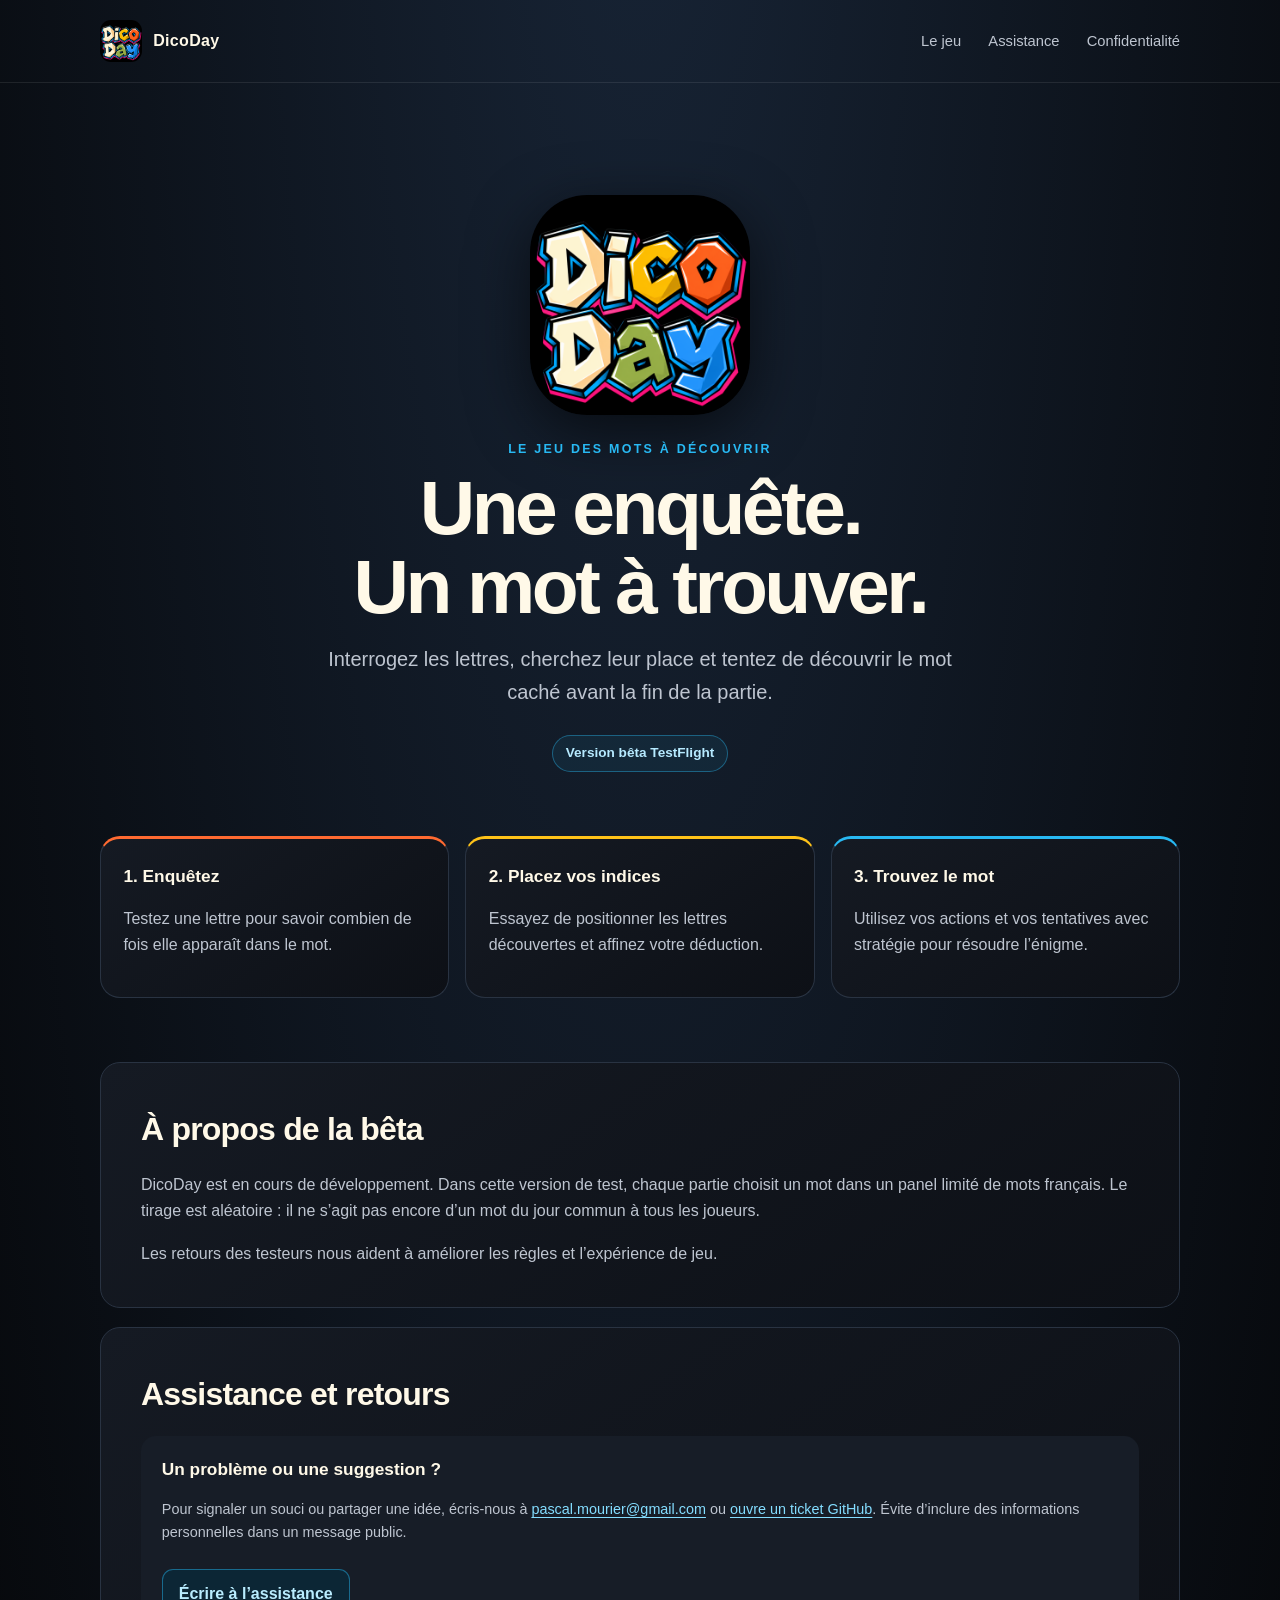
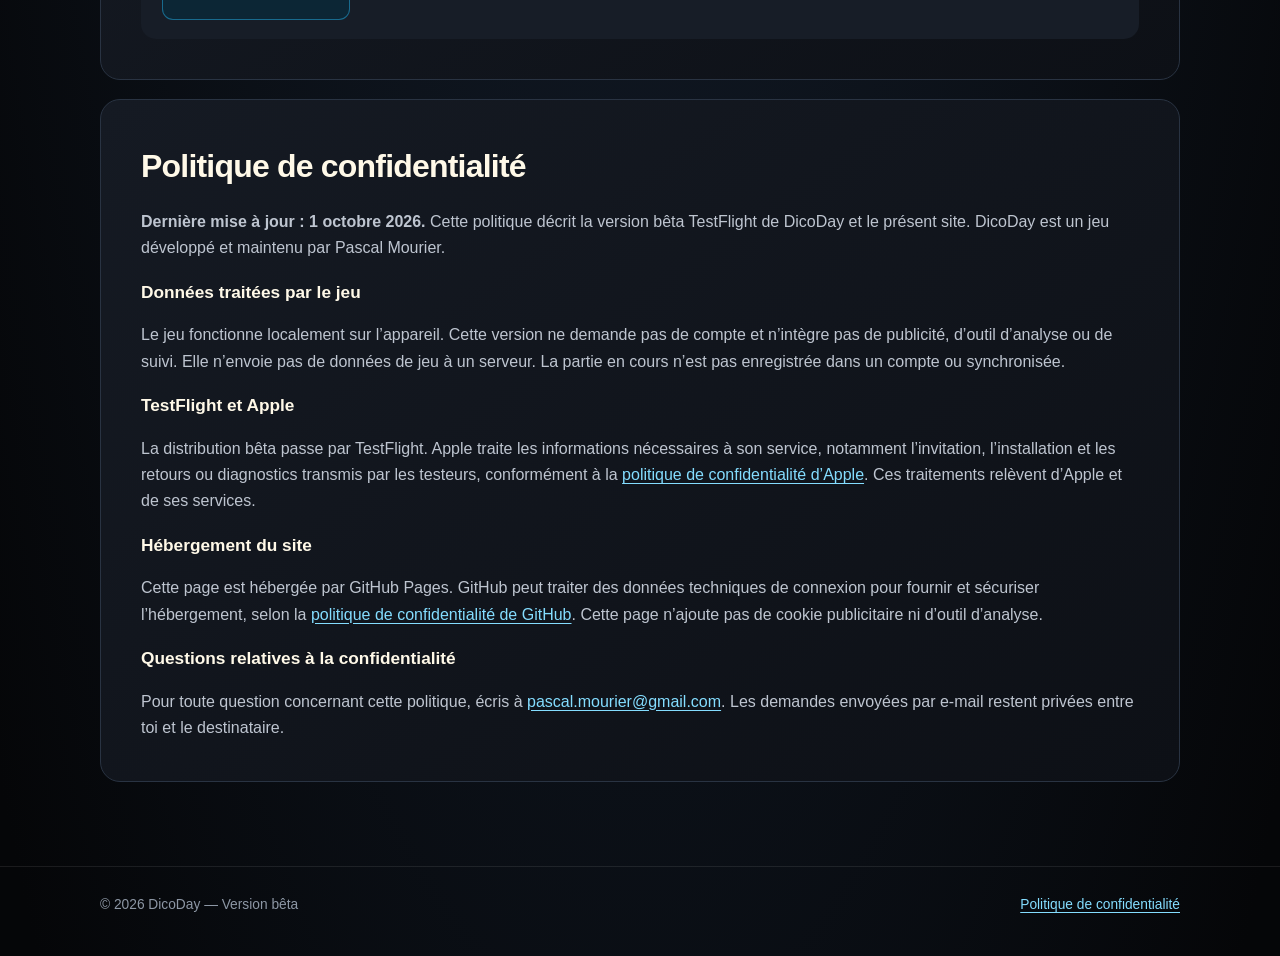
==== dicoday/index.html @ 365ccf7c "Publish DicoDay support and privacy page" ====
<!doctype html>
<html lang="fr">
<head>
  <meta charset="utf-8">
  <meta name="viewport" content="width=device-width, initial-scale=1">
  <meta name="theme-color" content="#050608">
  <meta name="description" content="DicoDay est un jeu d'enquête autour des mots français. Découvrez le projet, l'assistance et sa politique de confidentialité.">
  <title>DicoDay — Enquête autour d’un mot</title>
  <link rel="icon" type="image/png" href="assets/dicoday-icon.png">
  <style>
    :root {
      color-scheme: dark;
      --bg: #050608;
      --panel: #11151d;
      --panel-2: #171d27;
      --ink: #fff9e8;
      --muted: #bec5d0;
      --line: #293342;
      --blue: #28b9f3;
      --pink: #ff2484;
      --orange: #ff6a31;
      --gold: #ffc319;
      --green: #8ab351;
      --max: 1080px;
    }
    * { box-sizing: border-box; }
    html { scroll-behavior: smooth; }
    body {
      margin: 0;
      background: radial-gradient(ellipse at 50% -18%, #182537 0, var(--bg) 55rem);
      color: var(--ink);
      font-family: -apple-system, BlinkMacSystemFont, "Segoe UI", sans-serif;
      line-height: 1.65;
    }
    a { color: #84ddff; text-underline-offset: .2em; }
    a:hover { color: #fff; }
    .wrap { width: min(var(--max), calc(100% - 2rem)); margin: 0 auto; }
    header { padding: 1.25rem 0; border-bottom: 1px solid #ffffff16; }
    .nav { display: flex; align-items: center; justify-content: space-between; gap: 1rem; }
    .brand { display: inline-flex; align-items: center; gap: .7rem; color: var(--ink); text-decoration: none; font-weight: 800; letter-spacing: .02em; }
    .brand img { width: 42px; height: 42px; border-radius: 11px; }
    .nav-links { display: flex; gap: clamp(.8rem, 3vw, 1.7rem); flex-wrap: wrap; }
    .nav-links a { color: var(--muted); font-size: .92rem; text-decoration: none; }
    .nav-links a:hover { color: var(--ink); }
    .hero { padding: clamp(3.5rem, 9vw, 7rem) 0 4rem; text-align: center; }
    .hero-icon { display: block; width: min(220px, 48vw); height: auto; margin: 0 auto 1.5rem; border-radius: 26%; box-shadow: 0 16px 60px #0009; }
    .eyebrow { color: var(--blue); text-transform: uppercase; letter-spacing: .18em; font-size: .78rem; font-weight: 800; }
    h1 { margin: .5rem 0 1rem; font-size: clamp(2.2rem, 7vw, 4.8rem); line-height: 1.04; letter-spacing: -.045em; }
    .hero p { max-width: 660px; margin: 0 auto; color: var(--muted); font-size: clamp(1.05rem, 2.4vw, 1.25rem); }
    .beta { display: inline-flex; margin-top: 1.6rem; padding: .4rem .8rem; border: 1px solid #28b9f366; border-radius: 99px; color: #b6eaff; background: #28b9f314; font-size: .85rem; font-weight: 700; }
    main { padding-bottom: 4rem; }
    .grid { display: grid; grid-template-columns: repeat(3, 1fr); gap: 1rem; margin: 0 auto 4rem; }
    .card, .section { border: 1px solid var(--line); border-radius: 20px; background: linear-gradient(145deg, #151a23, #0d1016); }
    .card { padding: 1.4rem; }
    .card:nth-child(1) { border-top: 3px solid var(--orange); }
    .card:nth-child(2) { border-top: 3px solid var(--gold); }
    .card:nth-child(3) { border-top: 3px solid var(--blue); }
    h2 { margin: 0 0 .9rem; font-size: clamp(1.45rem, 3vw, 2rem); letter-spacing: -.025em; }
    h3 { margin: 0 0 .45rem; font-size: 1.08rem; }
    .card p, .section p, .section li { color: var(--muted); }
    .section { padding: clamp(1.3rem, 4vw, 2.5rem); margin: 1.2rem 0; scroll-margin-top: 1rem; }
    .section p:last-child { margin-bottom: 0; }
    .section ul { padding-left: 1.2rem; }
    .contact-box { display: flex; align-items: center; justify-content: space-between; gap: 1.5rem; flex-wrap: wrap; padding: 1.2rem 1.3rem; border-radius: 15px; background: var(--panel-2); }
    .button { display: inline-flex; align-items: center; justify-content: center; padding: .7rem 1rem; border-radius: 11px; background: #0c2635; border: 1px solid #28b9f377; color: #b9edff; font-weight: 750; text-decoration: none; white-space: nowrap; }
    .button:hover { background: #12364a; }
    .small { font-size: .9rem; }
    footer { padding: 1.7rem 0 2.5rem; border-top: 1px solid #ffffff16; color: #8d97a5; font-size: .86rem; }
    footer .wrap { display: flex; justify-content: space-between; gap: 1rem; flex-wrap: wrap; }
    @media (max-width: 760px) { .grid { grid-template-columns: 1fr; } }
    @media (max-width: 520px) { .nav { align-items: flex-start; flex-direction: column; } .nav-links { gap: .9rem; } .contact-box { align-items: flex-start; flex-direction: column; } }
    @media (prefers-reduced-motion: reduce) { html { scroll-behavior: auto; } }
  </style>
</head>
<body>
  <header>
    <div class="wrap nav">
      <a class="brand" href="#accueil"><img src="assets/dicoday-icon.png" alt=""><span>DicoDay</span></a>
      <nav class="nav-links" aria-label="Navigation principale">
        <a href="#jeu">Le jeu</a>
        <a href="#assistance">Assistance</a>
        <a href="#confidentialite">Confidentialité</a>
      </nav>
    </div>
  </header>

  <main class="wrap" id="accueil">
    <section class="hero" aria-labelledby="titre">
      <img class="hero-icon" src="assets/dicoday-icon.png" alt="Logo DicoDay, les mots DICO et DAY empilés sur fond noir">
      <div class="eyebrow">Le jeu des mots à découvrir</div>
      <h1 id="titre">Une enquête.<br>Un mot à trouver.</h1>
      <p>Interrogez les lettres, cherchez leur place et tentez de découvrir le mot caché avant la fin de la partie.</p>
      <span class="beta">Version bêta TestFlight</span>
    </section>

    <section class="grid" id="jeu" aria-label="Comment jouer">
      <article class="card">
        <h3>1. Enquêtez</h3>
        <p>Testez une lettre pour savoir combien de fois elle apparaît dans le mot.</p>
      </article>
      <article class="card">
        <h3>2. Placez vos indices</h3>
        <p>Essayez de positionner les lettres découvertes et affinez votre déduction.</p>
      </article>
      <article class="card">
        <h3>3. Trouvez le mot</h3>
        <p>Utilisez vos actions et vos tentatives avec stratégie pour résoudre l’énigme.</p>
      </article>
    </section>

    <section class="section" aria-labelledby="beta-title">
      <h2 id="beta-title">À propos de la bêta</h2>
      <p>DicoDay est en cours de développement. Dans cette version de test, chaque partie choisit un mot dans un panel limité de mots français. Le tirage est aléatoire : il ne s’agit pas encore d’un mot du jour commun à tous les joueurs.</p>
      <p>Les retours des testeurs nous aident à améliorer les règles et l’expérience de jeu.</p>
    </section>

    <section class="section" id="assistance" aria-labelledby="support-title">
      <h2 id="support-title">Assistance et retours</h2>
      <div class="contact-box">
        <div>
          <h3>Un problème ou une suggestion ?</h3>
          <p class="small">Pour signaler un souci ou partager une idée, écris-nous à <a href="mailto:pascal.mourier@gmail.com?subject=DicoDay%20-%20assistance">pascal.mourier@gmail.com</a> ou <a href="https://github.com/pascalmourier/dicoday/issues">ouvre un ticket GitHub</a>. Évite d’inclure des informations personnelles dans un message public.</p>
        </div>
        <a class="button" href="mailto:pascal.mourier@gmail.com?subject=DicoDay%20-%20assistance">Écrire à l’assistance</a>
      </div>
    </section>

    <section class="section" id="confidentialite" aria-labelledby="privacy-title">
      <h2 id="privacy-title">Politique de confidentialité</h2>
      <p><strong>Dernière mise à jour : 1 octobre 2026.</strong> Cette politique décrit la version bêta TestFlight de DicoDay et le présent site. DicoDay est un jeu développé et maintenu par Pascal Mourier.</p>
      <h3>Données traitées par le jeu</h3>
      <p>Le jeu fonctionne localement sur l’appareil. Cette version ne demande pas de compte et n’intègre pas de publicité, d’outil d’analyse ou de suivi. Elle n’envoie pas de données de jeu à un serveur. La partie en cours n’est pas enregistrée dans un compte ou synchronisée.</p>
      <h3>TestFlight et Apple</h3>
      <p>La distribution bêta passe par TestFlight. Apple traite les informations nécessaires à son service, notamment l’invitation, l’installation et les retours ou diagnostics transmis par les testeurs, conformément à la <a href="https://www.apple.com/legal/privacy/">politique de confidentialité d’Apple</a>. Ces traitements relèvent d’Apple et de ses services.</p>
      <h3>Hébergement du site</h3>
      <p>Cette page est hébergée par GitHub Pages. GitHub peut traiter des données techniques de connexion pour fournir et sécuriser l’hébergement, selon la <a href="https://docs.github.com/en/site-policy/privacy-policies/github-privacy-statement">politique de confidentialité de GitHub</a>. Cette page n’ajoute pas de cookie publicitaire ni d’outil d’analyse.</p>
      <h3>Questions relatives à la confidentialité</h3>
      <p>Pour toute question concernant cette politique, écris à <a href="mailto:pascal.mourier@gmail.com?subject=DicoDay%20-%20confidentialit%C3%A9">pascal.mourier@gmail.com</a>. Les demandes envoyées par e-mail restent privées entre toi et le destinataire.</p>
    </section>
  </main>

  <footer>
    <div class="wrap">
      <span>© 2026 DicoDay — Version bêta</span>
      <a href="#confidentialite">Politique de confidentialité</a>
    </div>
  </footer>
</body>
</html>
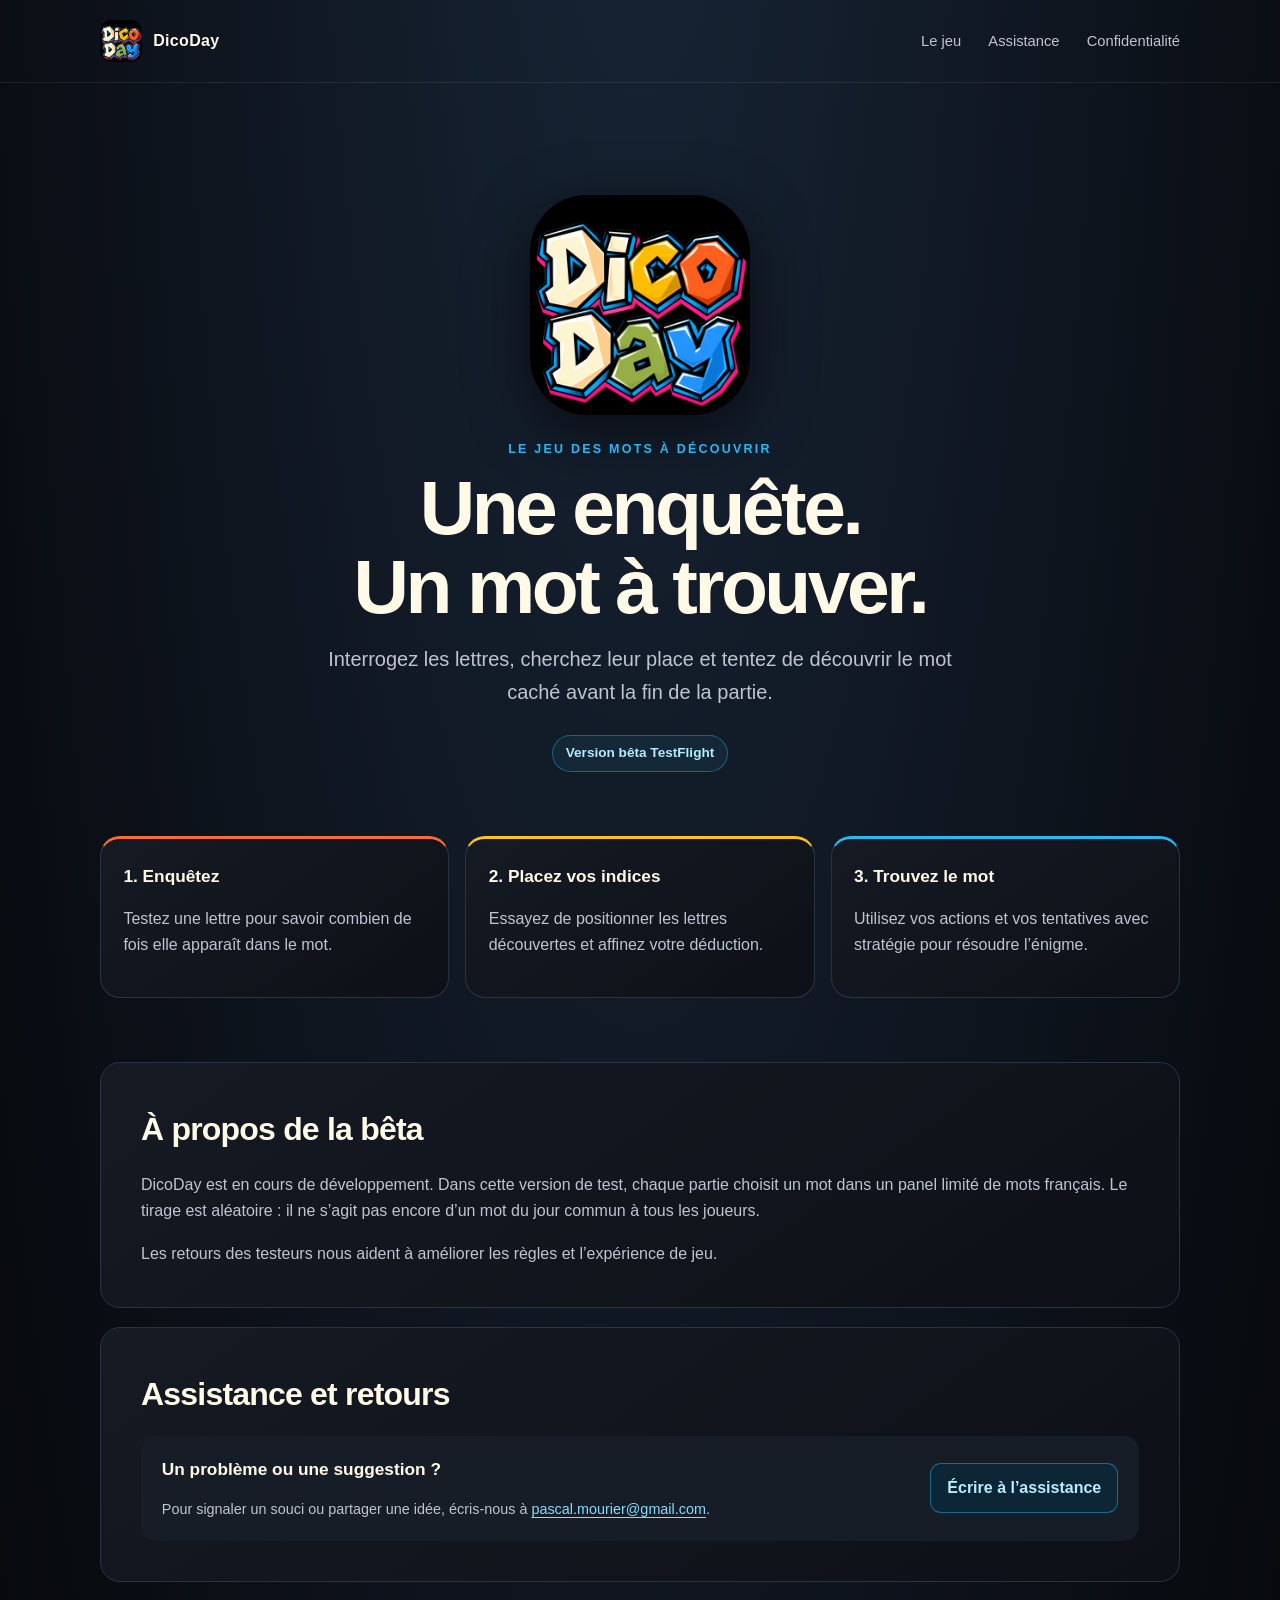
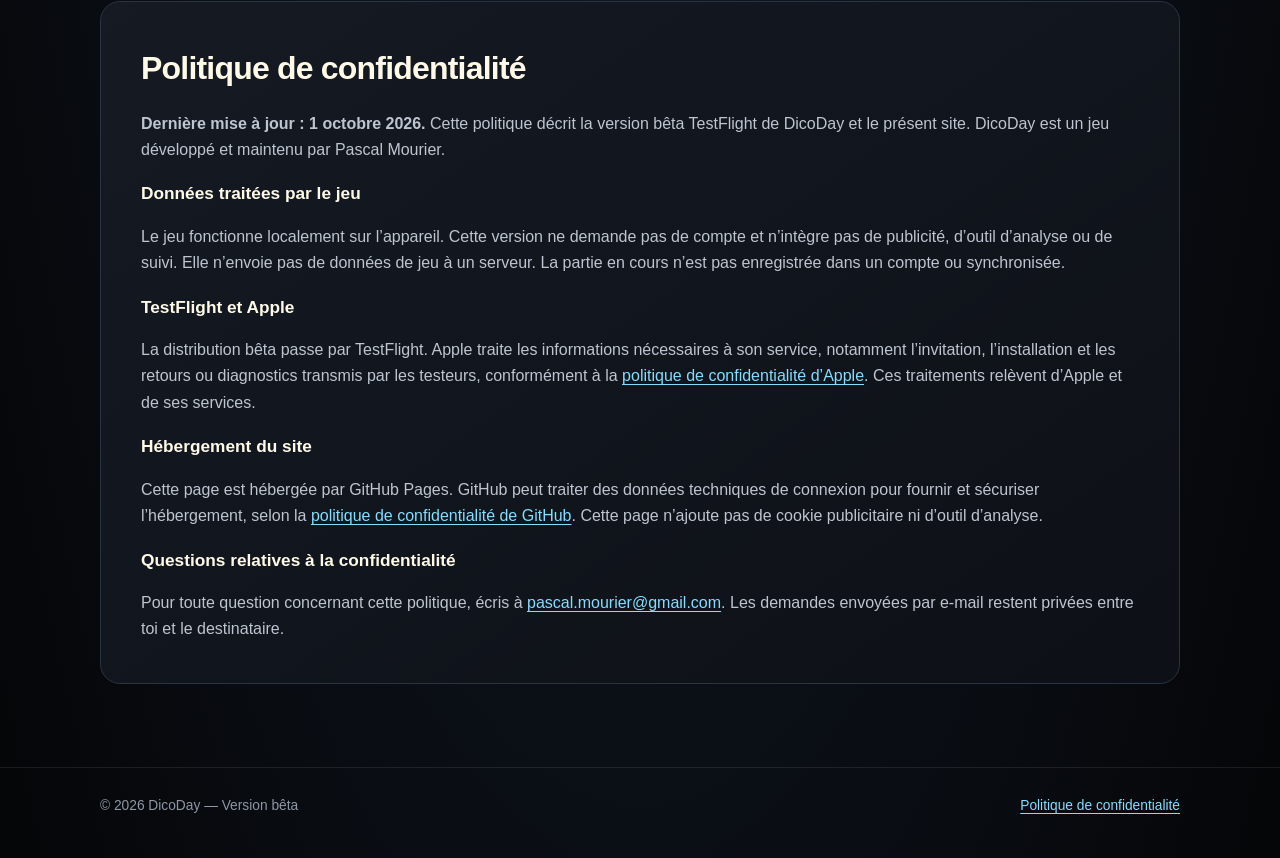
==== commit 0980fb8f: "Remove GitHub issue support option" ====
--- a/dicoday/index.html
+++ b/dicoday/index.html
@@ -119,7 +119,7 @@
       <div class="contact-box">
         <div>
           <h3>Un problème ou une suggestion ?</h3>
-          <p class="small">Pour signaler un souci ou partager une idée, écris-nous à <a href="mailto:pascal.mourier@gmail.com?subject=DicoDay%20-%20assistance">pascal.mourier@gmail.com</a> ou <a href="https://github.com/pascalmourier/dicoday/issues">ouvre un ticket GitHub</a>. Évite d’inclure des informations personnelles dans un message public.</p>
+          <p class="small">Pour signaler un souci ou partager une idée, écris-nous à <a href="mailto:pascal.mourier@gmail.com?subject=DicoDay%20-%20assistance">pascal.mourier@gmail.com</a>.</p>
         </div>
         <a class="button" href="mailto:pascal.mourier@gmail.com?subject=DicoDay%20-%20assistance">Écrire à l’assistance</a>
       </div>
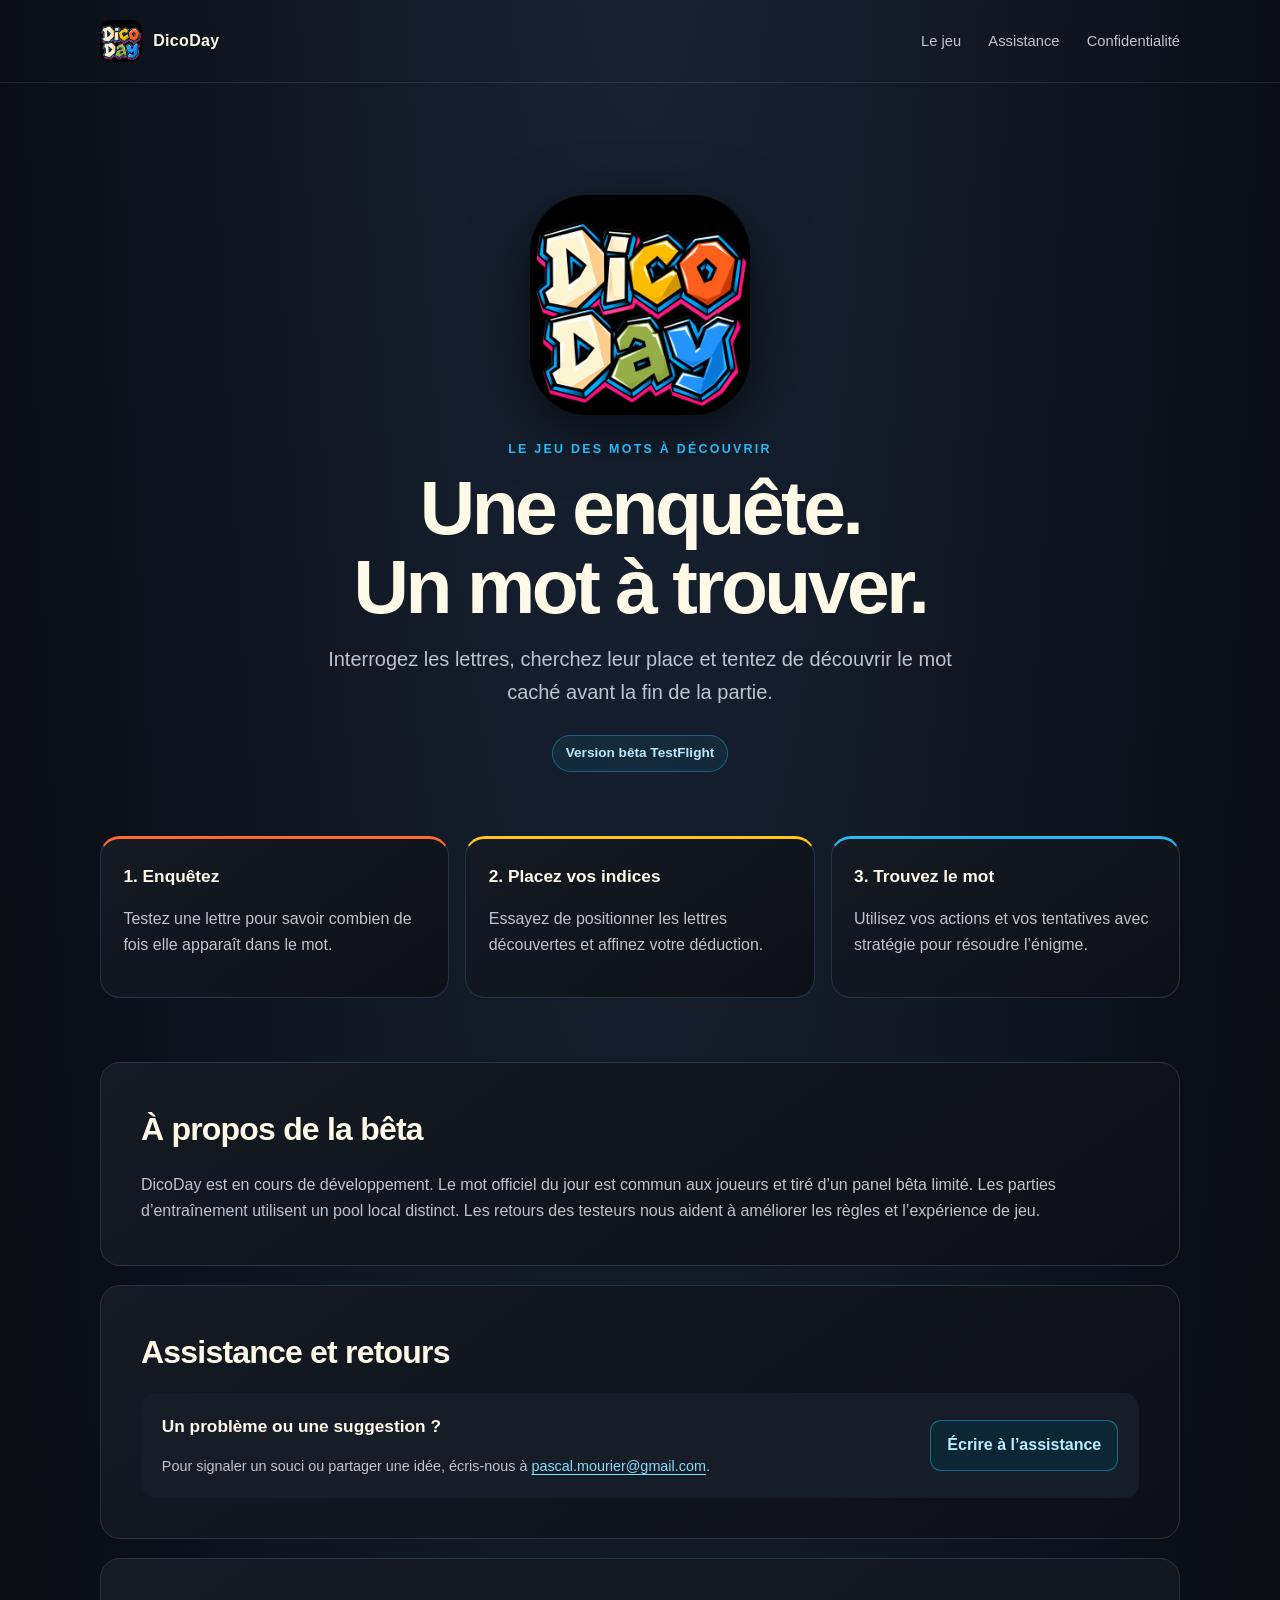
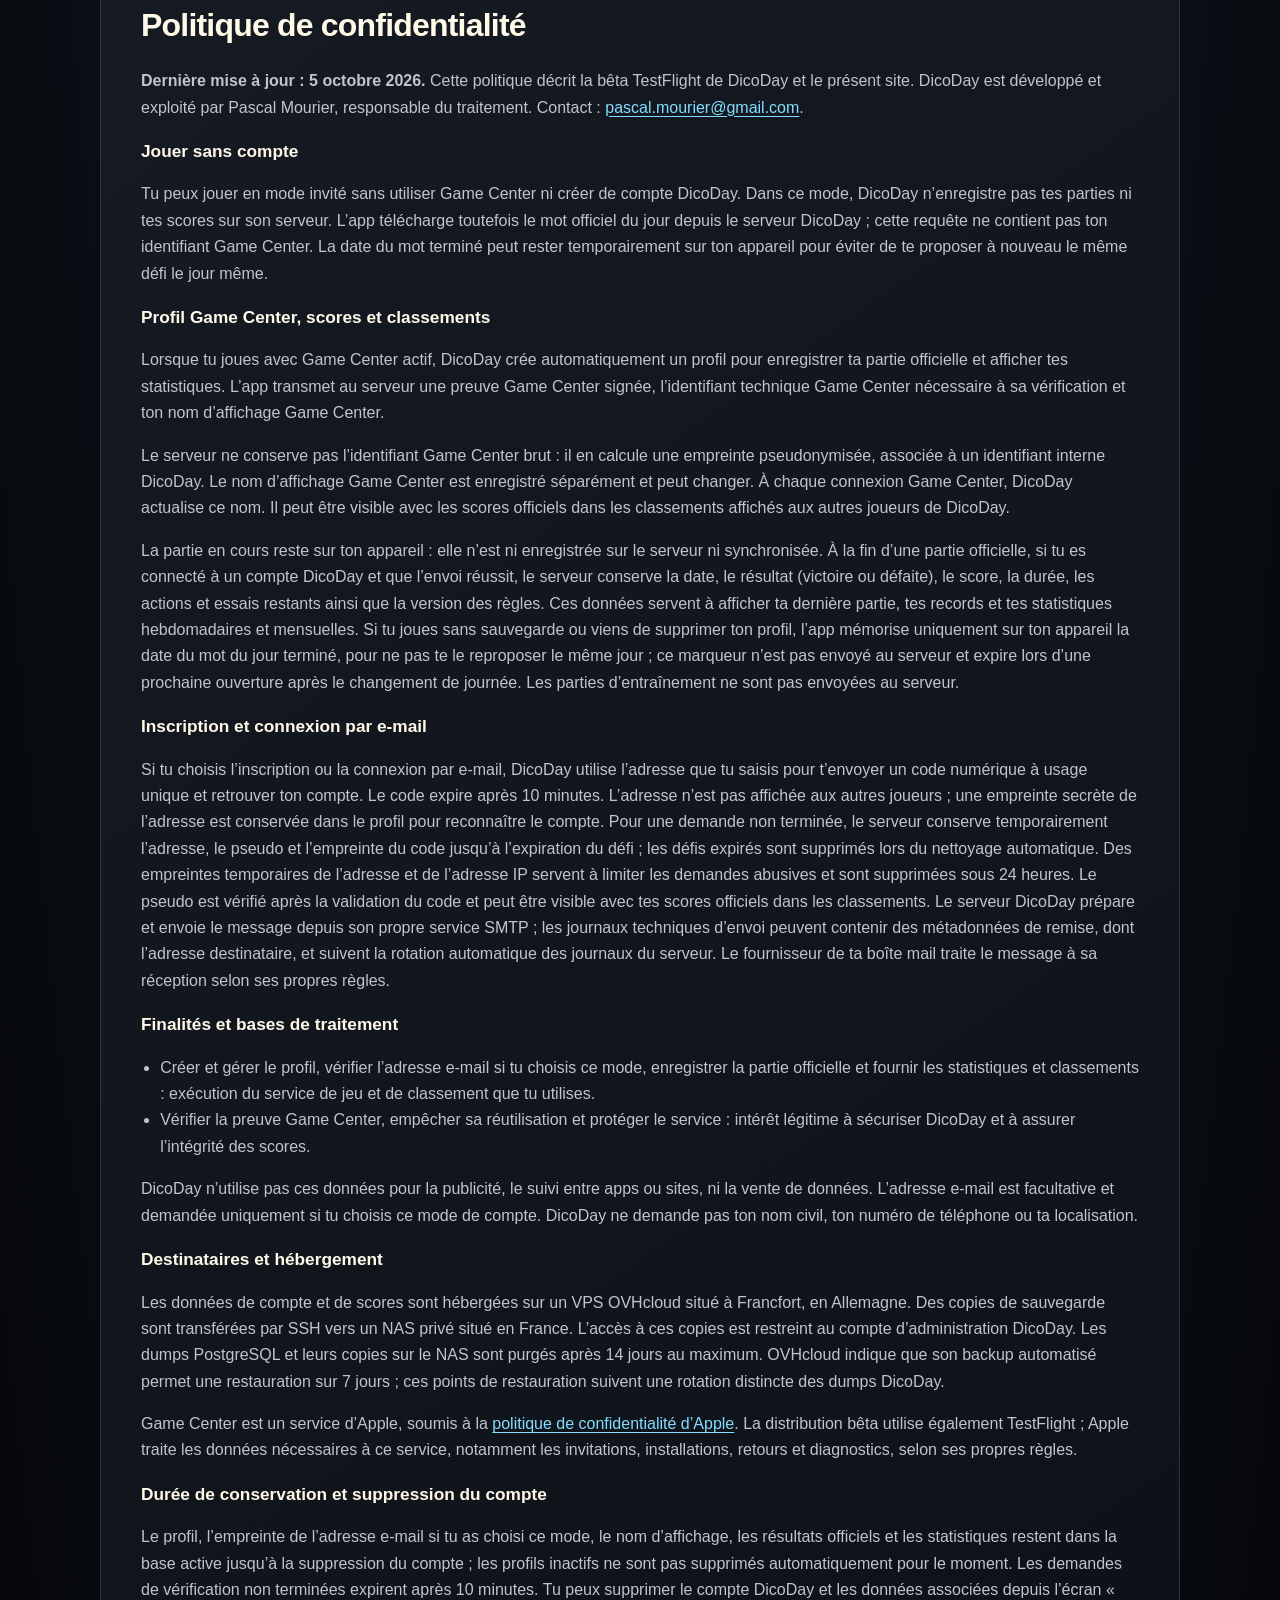
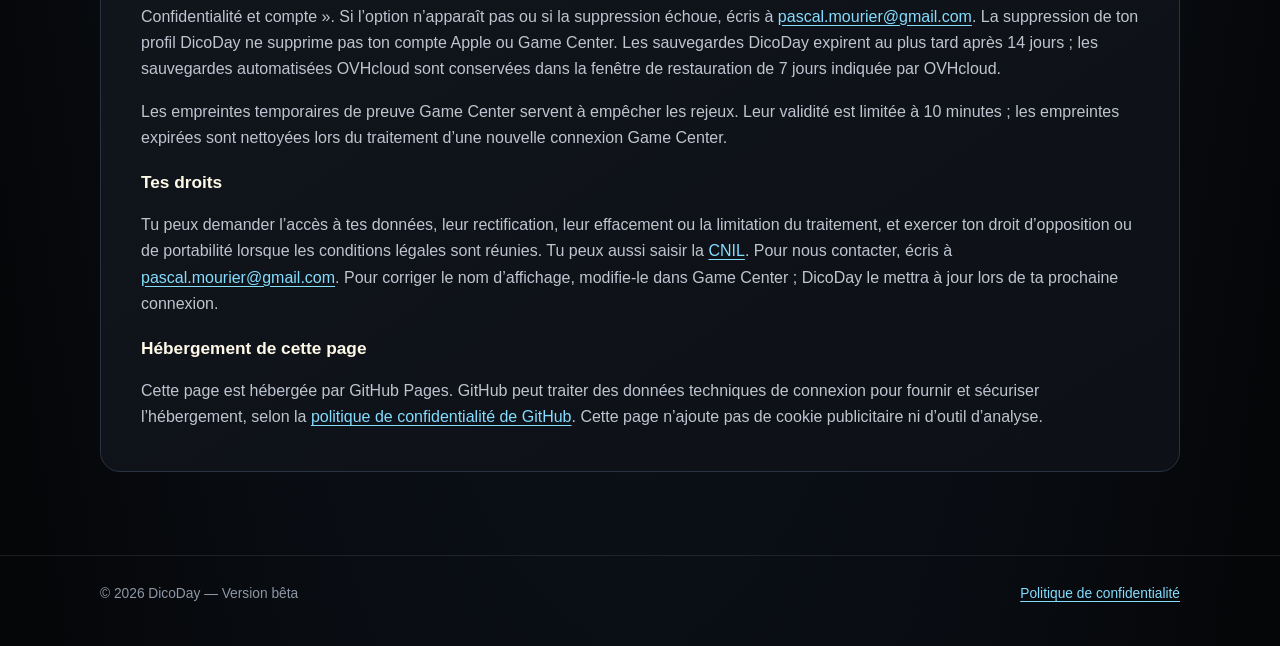
==== commit 19f2a624: "docs: update DicoDay privacy policy" ====
--- a/dicoday/index.html
+++ b/dicoday/index.html
@@ -110,8 +110,7 @@
 
     <section class="section" aria-labelledby="beta-title">
       <h2 id="beta-title">À propos de la bêta</h2>
-      <p>DicoDay est en cours de développement. Dans cette version de test, chaque partie choisit un mot dans un panel limité de mots français. Le tirage est aléatoire : il ne s’agit pas encore d’un mot du jour commun à tous les joueurs.</p>
-      <p>Les retours des testeurs nous aident à améliorer les règles et l’expérience de jeu.</p>
+      <p>DicoDay est en cours de développement. Le mot officiel du jour est commun aux joueurs et tiré d’un panel bêta limité. Les parties d’entraînement utilisent un pool local distinct. Les retours des testeurs nous aident à améliorer les règles et l’expérience de jeu.</p>
     </section>
 
     <section class="section" id="assistance" aria-labelledby="support-title">
@@ -127,15 +126,38 @@
 
     <section class="section" id="confidentialite" aria-labelledby="privacy-title">
       <h2 id="privacy-title">Politique de confidentialité</h2>
-      <p><strong>Dernière mise à jour : 1 octobre 2026.</strong> Cette politique décrit la version bêta TestFlight de DicoDay et le présent site. DicoDay est un jeu développé et maintenu par Pascal Mourier.</p>
-      <h3>Données traitées par le jeu</h3>
-      <p>Le jeu fonctionne localement sur l’appareil. Cette version ne demande pas de compte et n’intègre pas de publicité, d’outil d’analyse ou de suivi. Elle n’envoie pas de données de jeu à un serveur. La partie en cours n’est pas enregistrée dans un compte ou synchronisée.</p>
-      <h3>TestFlight et Apple</h3>
-      <p>La distribution bêta passe par TestFlight. Apple traite les informations nécessaires à son service, notamment l’invitation, l’installation et les retours ou diagnostics transmis par les testeurs, conformément à la <a href="https://www.apple.com/legal/privacy/">politique de confidentialité d’Apple</a>. Ces traitements relèvent d’Apple et de ses services.</p>
-      <h3>Hébergement du site</h3>
+      <p><strong>Dernière mise à jour : 5 octobre 2026.</strong> Cette politique décrit la bêta TestFlight de DicoDay et le présent site. DicoDay est développé et exploité par Pascal Mourier, responsable du traitement. Contact : <a href="mailto:pascal.mourier@gmail.com?subject=DicoDay%20-%20confidentialit%C3%A9">pascal.mourier@gmail.com</a>.</p>
+
+      <h3>Jouer sans compte</h3>
+      <p>Tu peux jouer en mode invité sans utiliser Game Center ni créer de compte DicoDay. Dans ce mode, DicoDay n’enregistre pas tes parties ni tes scores sur son serveur. L’app télécharge toutefois le mot officiel du jour depuis le serveur DicoDay ; cette requête ne contient pas ton identifiant Game Center. La date du mot terminé peut rester temporairement sur ton appareil pour éviter de te proposer à nouveau le même défi le jour même.</p>
+
+      <h3>Profil Game Center, scores et classements</h3>
+      <p>Lorsque tu joues avec Game Center actif, DicoDay crée automatiquement un profil pour enregistrer ta partie officielle et afficher tes statistiques. L’app transmet au serveur une preuve Game Center signée, l’identifiant technique Game Center nécessaire à sa vérification et ton nom d’affichage Game Center.</p>
+      <p>Le serveur ne conserve pas l’identifiant Game Center brut : il en calcule une empreinte pseudonymisée, associée à un identifiant interne DicoDay. Le nom d’affichage Game Center est enregistré séparément et peut changer. À chaque connexion Game Center, DicoDay actualise ce nom. Il peut être visible avec les scores officiels dans les classements affichés aux autres joueurs de DicoDay.</p>
+      <p>La partie en cours reste sur ton appareil : elle n’est ni enregistrée sur le serveur ni synchronisée. À la fin d’une partie officielle, si tu es connecté à un compte DicoDay et que l’envoi réussit, le serveur conserve la date, le résultat (victoire ou défaite), le score, la durée, les actions et essais restants ainsi que la version des règles. Ces données servent à afficher ta dernière partie, tes records et tes statistiques hebdomadaires et mensuelles. Si tu joues sans sauvegarde ou viens de supprimer ton profil, l’app mémorise uniquement sur ton appareil la date du mot du jour terminé, pour ne pas te le reproposer le même jour ; ce marqueur n’est pas envoyé au serveur et expire lors d’une prochaine ouverture après le changement de journée. Les parties d’entraînement ne sont pas envoyées au serveur.</p>
+      <h3>Inscription et connexion par e-mail</h3>
+      <p>Si tu choisis l’inscription ou la connexion par e-mail, DicoDay utilise l’adresse que tu saisis pour t’envoyer un code numérique à usage unique et retrouver ton compte. Le code expire après 10 minutes. L’adresse n’est pas affichée aux autres joueurs ; une empreinte secrète de l’adresse est conservée dans le profil pour reconnaître le compte. Pour une demande non terminée, le serveur conserve temporairement l’adresse, le pseudo et l’empreinte du code jusqu’à l’expiration du défi ; les défis expirés sont supprimés lors du nettoyage automatique. Des empreintes temporaires de l’adresse et de l’adresse IP servent à limiter les demandes abusives et sont supprimées sous 24 heures. Le pseudo est vérifié après la validation du code et peut être visible avec tes scores officiels dans les classements. Le serveur DicoDay prépare et envoie le message depuis son propre service SMTP ; les journaux techniques d’envoi peuvent contenir des métadonnées de remise, dont l’adresse destinataire, et suivent la rotation automatique des journaux du serveur. Le fournisseur de ta boîte mail traite le message à sa réception selon ses propres règles.</p>
+
+      <h3>Finalités et bases de traitement</h3>
+      <ul>
+        <li>Créer et gérer le profil, vérifier l’adresse e-mail si tu choisis ce mode, enregistrer la partie officielle et fournir les statistiques et classements : exécution du service de jeu et de classement que tu utilises.</li>
+        <li>Vérifier la preuve Game Center, empêcher sa réutilisation et protéger le service : intérêt légitime à sécuriser DicoDay et à assurer l’intégrité des scores.</li>
+      </ul>
+      <p>DicoDay n’utilise pas ces données pour la publicité, le suivi entre apps ou sites, ni la vente de données. L’adresse e-mail est facultative et demandée uniquement si tu choisis ce mode de compte. DicoDay ne demande pas ton nom civil, ton numéro de téléphone ou ta localisation.</p>
+
+      <h3>Destinataires et hébergement</h3>
+      <p>Les données de compte et de scores sont hébergées sur un VPS OVHcloud situé à Francfort, en Allemagne. Des copies de sauvegarde sont transférées par SSH vers un NAS privé situé en France. L’accès à ces copies est restreint au compte d’administration DicoDay. Les dumps PostgreSQL et leurs copies sur le NAS sont purgés après 14 jours au maximum. OVHcloud indique que son backup automatisé permet une restauration sur 7 jours ; ces points de restauration suivent une rotation distincte des dumps DicoDay.</p>
+      <p>Game Center est un service d’Apple, soumis à la <a href="https://www.apple.com/legal/privacy/">politique de confidentialité d’Apple</a>. La distribution bêta utilise également TestFlight ; Apple traite les données nécessaires à ce service, notamment les invitations, installations, retours et diagnostics, selon ses propres règles.</p>
+
+      <h3>Durée de conservation et suppression du compte</h3>
+      <p>Le profil, l’empreinte de l’adresse e-mail si tu as choisi ce mode, le nom d’affichage, les résultats officiels et les statistiques restent dans la base active jusqu’à la suppression du compte ; les profils inactifs ne sont pas supprimés automatiquement pour le moment. Les demandes de vérification non terminées expirent après 10 minutes. Tu peux supprimer le compte DicoDay et les données associées depuis l’écran « Confidentialité et compte ». Si l’option n’apparaît pas ou si la suppression échoue, écris à <a href="mailto:pascal.mourier@gmail.com?subject=DicoDay%20-%20suppression%20du%20compte">pascal.mourier@gmail.com</a>. La suppression de ton profil DicoDay ne supprime pas ton compte Apple ou Game Center. Les sauvegardes DicoDay expirent au plus tard après 14 jours ; les sauvegardes automatisées OVHcloud sont conservées dans la fenêtre de restauration de 7 jours indiquée par OVHcloud.</p>
+      <p>Les empreintes temporaires de preuve Game Center servent à empêcher les rejeux. Leur validité est limitée à 10 minutes ; les empreintes expirées sont nettoyées lors du traitement d’une nouvelle connexion Game Center.</p>
+
+      <h3>Tes droits</h3>
+      <p>Tu peux demander l’accès à tes données, leur rectification, leur effacement ou la limitation du traitement, et exercer ton droit d’opposition ou de portabilité lorsque les conditions légales sont réunies. Tu peux aussi saisir la <a href="https://www.cnil.fr/fr/plaintes">CNIL</a>. Pour nous contacter, écris à <a href="mailto:pascal.mourier@gmail.com?subject=DicoDay%20-%20confidentialit%C3%A9">pascal.mourier@gmail.com</a>. Pour corriger le nom d’affichage, modifie-le dans Game Center ; DicoDay le mettra à jour lors de ta prochaine connexion.</p>
+
+      <h3>Hébergement de cette page</h3>
       <p>Cette page est hébergée par GitHub Pages. GitHub peut traiter des données techniques de connexion pour fournir et sécuriser l’hébergement, selon la <a href="https://docs.github.com/en/site-policy/privacy-policies/github-privacy-statement">politique de confidentialité de GitHub</a>. Cette page n’ajoute pas de cookie publicitaire ni d’outil d’analyse.</p>
-      <h3>Questions relatives à la confidentialité</h3>
-      <p>Pour toute question concernant cette politique, écris à <a href="mailto:pascal.mourier@gmail.com?subject=DicoDay%20-%20confidentialit%C3%A9">pascal.mourier@gmail.com</a>. Les demandes envoyées par e-mail restent privées entre toi et le destinataire.</p>
     </section>
   </main>
 
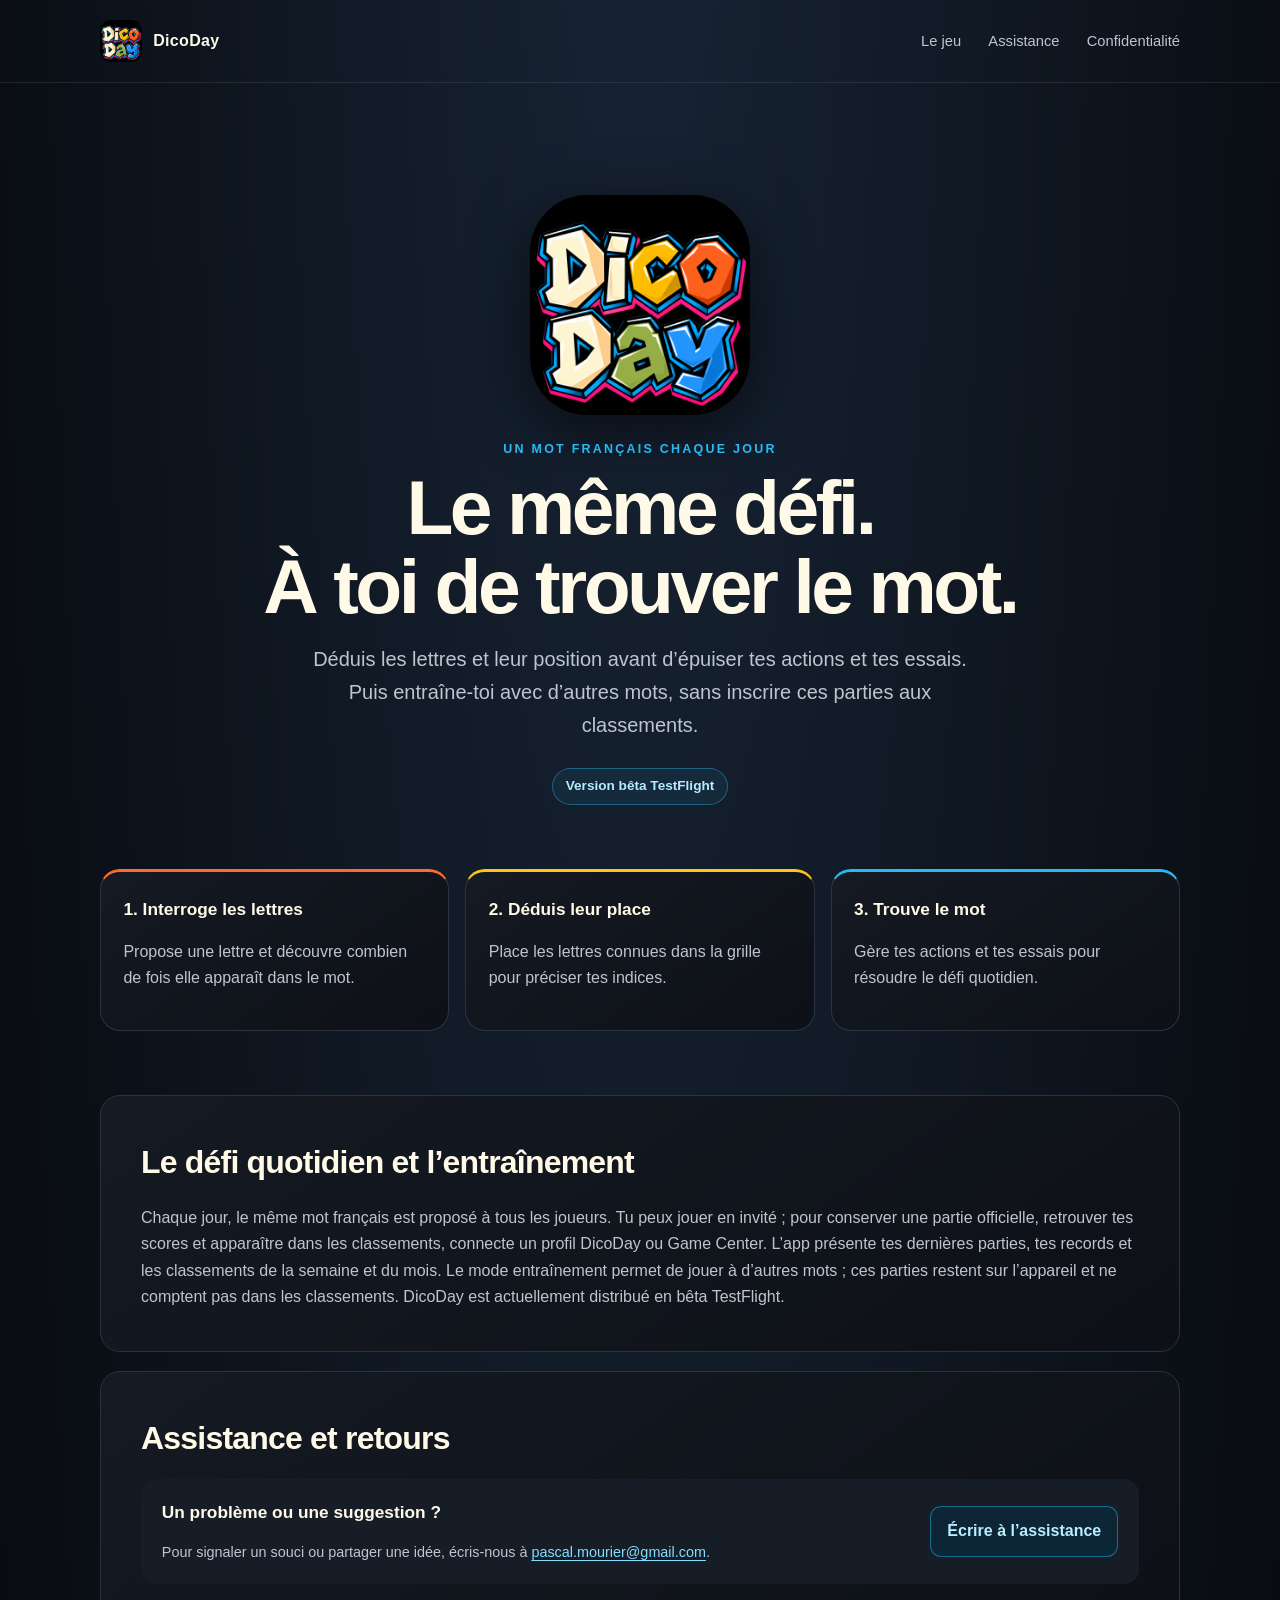
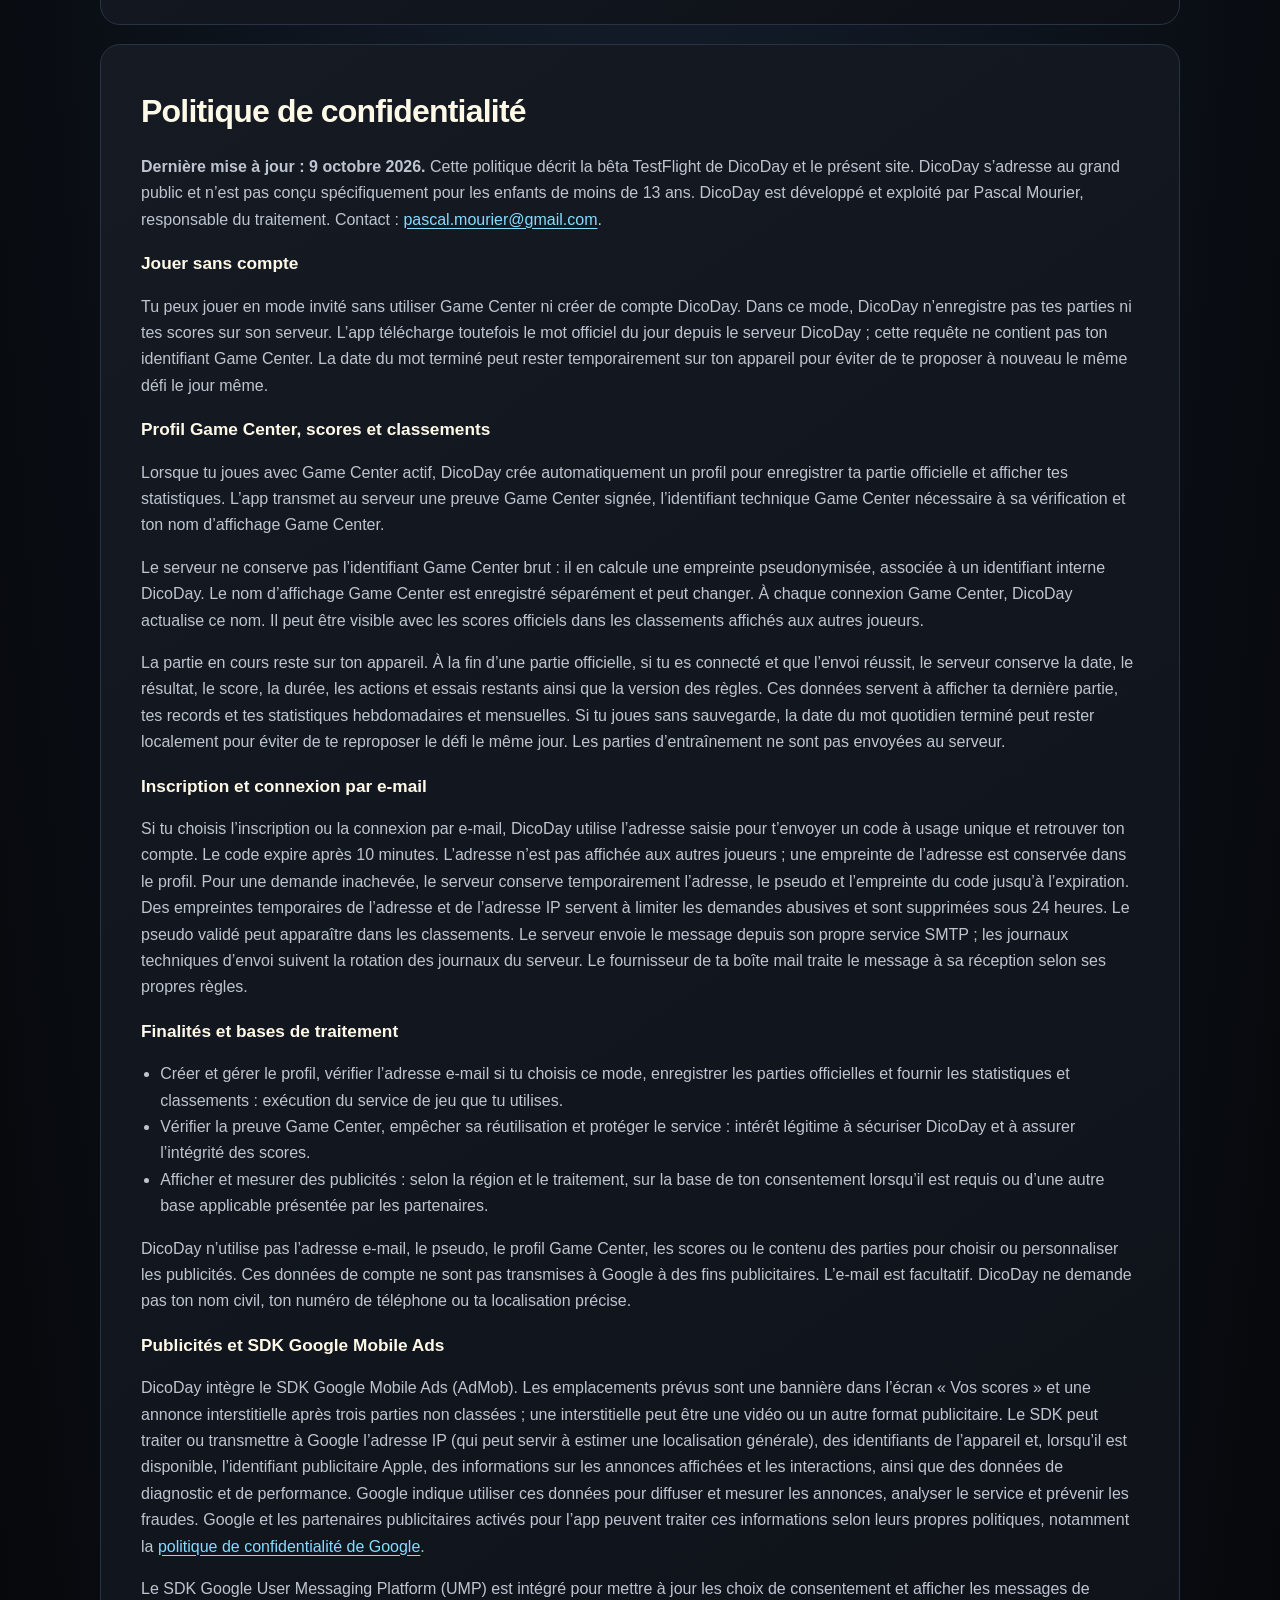
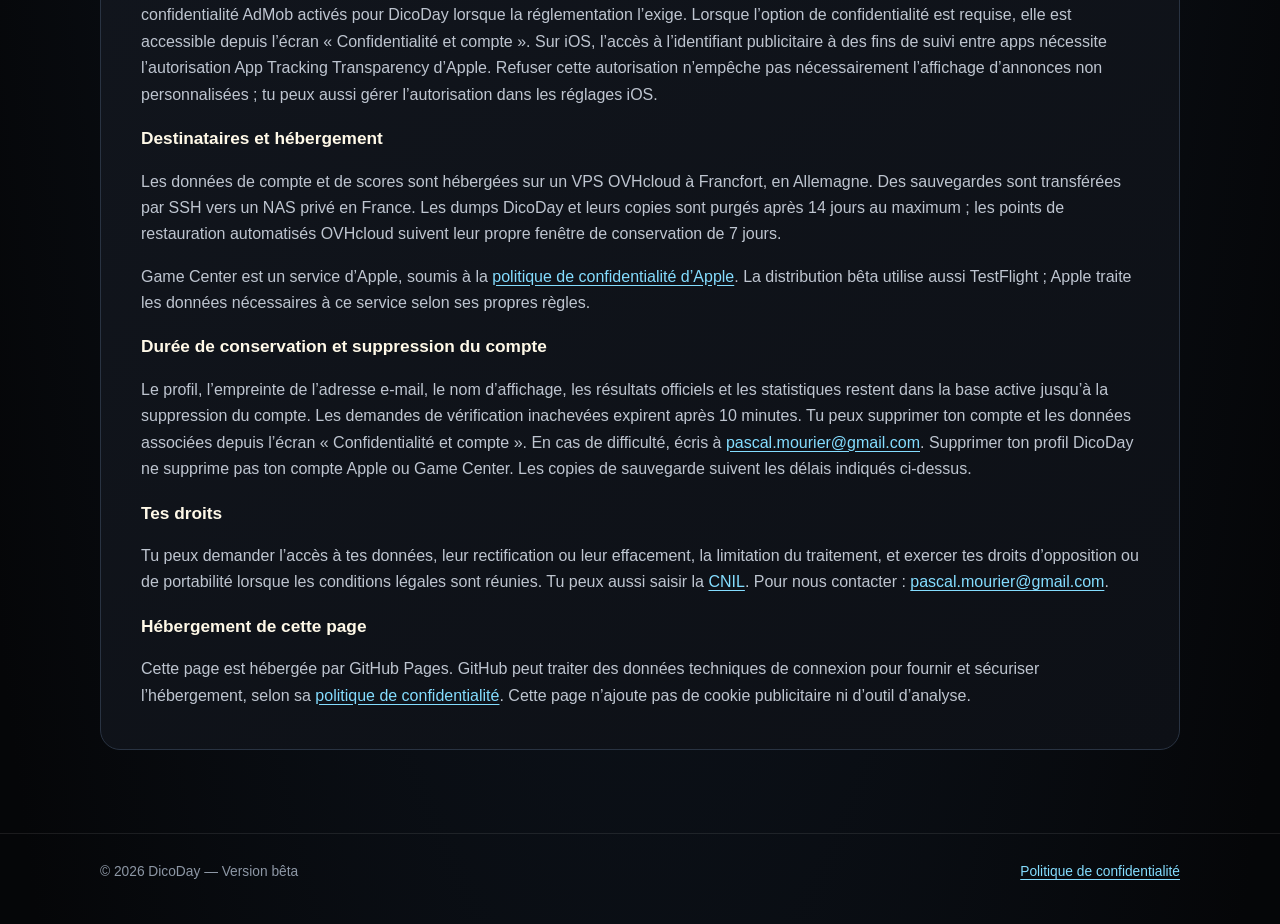
==== commit 74738730: "docs: update DicoDay presentation and AdMob privacy disclosure" ====
--- a/dicoday/index.html
+++ b/dicoday/index.html
@@ -4,168 +4,97 @@
   <meta charset="utf-8">
   <meta name="viewport" content="width=device-width, initial-scale=1">
   <meta name="theme-color" content="#050608">
-  <meta name="description" content="DicoDay est un jeu d'enquête autour des mots français. Découvrez le projet, l'assistance et sa politique de confidentialité.">
-  <title>DicoDay — Enquête autour d’un mot</title>
+  <meta name="description" content="DicoDay : découvrez le mot français du jour, entraînez-vous, suivez vos scores et consultez les classements.">
+  <title>DicoDay — Le mot du jour</title>
   <link rel="icon" type="image/png" href="assets/dicoday-icon.png">
   <style>
-    :root {
-      color-scheme: dark;
-      --bg: #050608;
-      --panel: #11151d;
-      --panel-2: #171d27;
-      --ink: #fff9e8;
-      --muted: #bec5d0;
-      --line: #293342;
-      --blue: #28b9f3;
-      --pink: #ff2484;
-      --orange: #ff6a31;
-      --gold: #ffc319;
-      --green: #8ab351;
-      --max: 1080px;
-    }
-    * { box-sizing: border-box; }
-    html { scroll-behavior: smooth; }
-    body {
-      margin: 0;
-      background: radial-gradient(ellipse at 50% -18%, #182537 0, var(--bg) 55rem);
-      color: var(--ink);
-      font-family: -apple-system, BlinkMacSystemFont, "Segoe UI", sans-serif;
-      line-height: 1.65;
-    }
-    a { color: #84ddff; text-underline-offset: .2em; }
-    a:hover { color: #fff; }
-    .wrap { width: min(var(--max), calc(100% - 2rem)); margin: 0 auto; }
-    header { padding: 1.25rem 0; border-bottom: 1px solid #ffffff16; }
-    .nav { display: flex; align-items: center; justify-content: space-between; gap: 1rem; }
-    .brand { display: inline-flex; align-items: center; gap: .7rem; color: var(--ink); text-decoration: none; font-weight: 800; letter-spacing: .02em; }
-    .brand img { width: 42px; height: 42px; border-radius: 11px; }
-    .nav-links { display: flex; gap: clamp(.8rem, 3vw, 1.7rem); flex-wrap: wrap; }
-    .nav-links a { color: var(--muted); font-size: .92rem; text-decoration: none; }
-    .nav-links a:hover { color: var(--ink); }
-    .hero { padding: clamp(3.5rem, 9vw, 7rem) 0 4rem; text-align: center; }
-    .hero-icon { display: block; width: min(220px, 48vw); height: auto; margin: 0 auto 1.5rem; border-radius: 26%; box-shadow: 0 16px 60px #0009; }
-    .eyebrow { color: var(--blue); text-transform: uppercase; letter-spacing: .18em; font-size: .78rem; font-weight: 800; }
-    h1 { margin: .5rem 0 1rem; font-size: clamp(2.2rem, 7vw, 4.8rem); line-height: 1.04; letter-spacing: -.045em; }
-    .hero p { max-width: 660px; margin: 0 auto; color: var(--muted); font-size: clamp(1.05rem, 2.4vw, 1.25rem); }
-    .beta { display: inline-flex; margin-top: 1.6rem; padding: .4rem .8rem; border: 1px solid #28b9f366; border-radius: 99px; color: #b6eaff; background: #28b9f314; font-size: .85rem; font-weight: 700; }
-    main { padding-bottom: 4rem; }
-    .grid { display: grid; grid-template-columns: repeat(3, 1fr); gap: 1rem; margin: 0 auto 4rem; }
-    .card, .section { border: 1px solid var(--line); border-radius: 20px; background: linear-gradient(145deg, #151a23, #0d1016); }
-    .card { padding: 1.4rem; }
-    .card:nth-child(1) { border-top: 3px solid var(--orange); }
-    .card:nth-child(2) { border-top: 3px solid var(--gold); }
-    .card:nth-child(3) { border-top: 3px solid var(--blue); }
-    h2 { margin: 0 0 .9rem; font-size: clamp(1.45rem, 3vw, 2rem); letter-spacing: -.025em; }
-    h3 { margin: 0 0 .45rem; font-size: 1.08rem; }
-    .card p, .section p, .section li { color: var(--muted); }
-    .section { padding: clamp(1.3rem, 4vw, 2.5rem); margin: 1.2rem 0; scroll-margin-top: 1rem; }
-    .section p:last-child { margin-bottom: 0; }
-    .section ul { padding-left: 1.2rem; }
-    .contact-box { display: flex; align-items: center; justify-content: space-between; gap: 1.5rem; flex-wrap: wrap; padding: 1.2rem 1.3rem; border-radius: 15px; background: var(--panel-2); }
-    .button { display: inline-flex; align-items: center; justify-content: center; padding: .7rem 1rem; border-radius: 11px; background: #0c2635; border: 1px solid #28b9f377; color: #b9edff; font-weight: 750; text-decoration: none; white-space: nowrap; }
-    .button:hover { background: #12364a; }
-    .small { font-size: .9rem; }
-    footer { padding: 1.7rem 0 2.5rem; border-top: 1px solid #ffffff16; color: #8d97a5; font-size: .86rem; }
-    footer .wrap { display: flex; justify-content: space-between; gap: 1rem; flex-wrap: wrap; }
-    @media (max-width: 760px) { .grid { grid-template-columns: 1fr; } }
-    @media (max-width: 520px) { .nav { align-items: flex-start; flex-direction: column; } .nav-links { gap: .9rem; } .contact-box { align-items: flex-start; flex-direction: column; } }
-    @media (prefers-reduced-motion: reduce) { html { scroll-behavior: auto; } }
+    :root { color-scheme: dark; --bg:#050608; --panel:#11151d; --panel-2:#171d27; --ink:#fff9e8; --muted:#bec5d0; --line:#293342; --blue:#28b9f3; --orange:#ff6a31; --gold:#ffc319; --max:1080px; }
+    * { box-sizing:border-box; }
+    html { scroll-behavior:smooth; }
+    body { margin:0; background:radial-gradient(ellipse at 50% -18%, #182537 0, var(--bg) 55rem); color:var(--ink); font-family:-apple-system,BlinkMacSystemFont,"Segoe UI",sans-serif; line-height:1.65; }
+    a { color:#84ddff; text-underline-offset:.2em; } a:hover { color:#fff; }
+    .wrap { width:min(var(--max),calc(100% - 2rem)); margin:0 auto; }
+    header { padding:1.25rem 0; border-bottom:1px solid #ffffff16; }
+    .nav { display:flex; align-items:center; justify-content:space-between; gap:1rem; }
+    .brand { display:inline-flex; align-items:center; gap:.7rem; color:var(--ink); text-decoration:none; font-weight:800; letter-spacing:.02em; }
+    .brand img { width:42px; height:42px; border-radius:11px; }
+    .nav-links { display:flex; gap:clamp(.8rem,3vw,1.7rem); flex-wrap:wrap; }
+    .nav-links a { color:var(--muted); font-size:.92rem; text-decoration:none; }
+    .hero { padding:clamp(3.5rem,9vw,7rem) 0 4rem; text-align:center; }
+    .hero-icon { display:block; width:min(220px,48vw); height:auto; margin:0 auto 1.5rem; border-radius:26%; box-shadow:0 16px 60px #0009; }
+    .eyebrow { color:var(--blue); text-transform:uppercase; letter-spacing:.18em; font-size:.78rem; font-weight:800; }
+    h1 { margin:.5rem 0 1rem; font-size:clamp(2.2rem,7vw,4.8rem); line-height:1.04; letter-spacing:-.045em; }
+    .hero p { max-width:660px; margin:0 auto; color:var(--muted); font-size:clamp(1.05rem,2.4vw,1.25rem); }
+    .beta { display:inline-flex; margin-top:1.6rem; padding:.4rem .8rem; border:1px solid #28b9f366; border-radius:99px; color:#b6eaff; background:#28b9f314; font-size:.85rem; font-weight:700; }
+    main { padding-bottom:4rem; }
+    .grid { display:grid; grid-template-columns:repeat(3,1fr); gap:1rem; margin:0 auto 4rem; }
+    .card,.section { border:1px solid var(--line); border-radius:20px; background:linear-gradient(145deg,#151a23,#0d1016); }
+    .card { padding:1.4rem; } .card:nth-child(1){border-top:3px solid var(--orange)} .card:nth-child(2){border-top:3px solid var(--gold)} .card:nth-child(3){border-top:3px solid var(--blue)}
+    h2 { margin:0 0 .9rem; font-size:clamp(1.45rem,3vw,2rem); letter-spacing:-.025em; } h3 { margin:0 0 .45rem; font-size:1.08rem; }
+    .card p,.section p,.section li { color:var(--muted); }
+    .section { padding:clamp(1.3rem,4vw,2.5rem); margin:1.2rem 0; scroll-margin-top:1rem; } .section p:last-child{margin-bottom:0} .section ul{padding-left:1.2rem}
+    .contact-box { display:flex; align-items:center; justify-content:space-between; gap:1.5rem; flex-wrap:wrap; padding:1.2rem 1.3rem; border-radius:15px; background:var(--panel-2); }
+    .button { display:inline-flex; align-items:center; justify-content:center; padding:.7rem 1rem; border-radius:11px; background:#0c2635; border:1px solid #28b9f377; color:#b9edff; font-weight:750; text-decoration:none; white-space:nowrap; }
+    .small { font-size:.9rem; }
+    footer { padding:1.7rem 0 2.5rem; border-top:1px solid #ffffff16; color:#8d97a5; font-size:.86rem; }
+    footer .wrap { display:flex; justify-content:space-between; gap:1rem; flex-wrap:wrap; }
+    @media(max-width:760px){.grid{grid-template-columns:1fr}} @media(max-width:520px){.nav{align-items:flex-start;flex-direction:column}.nav-links{gap:.9rem}.contact-box{align-items:flex-start;flex-direction:column}} @media(prefers-reduced-motion:reduce){html{scroll-behavior:auto}}
   </style>
 </head>
 <body>
-  <header>
-    <div class="wrap nav">
-      <a class="brand" href="#accueil"><img src="assets/dicoday-icon.png" alt=""><span>DicoDay</span></a>
-      <nav class="nav-links" aria-label="Navigation principale">
-        <a href="#jeu">Le jeu</a>
-        <a href="#assistance">Assistance</a>
-        <a href="#confidentialite">Confidentialité</a>
-      </nav>
-    </div>
-  </header>
-
+  <header><div class="wrap nav">
+    <a class="brand" href="#accueil"><img src="assets/dicoday-icon.png" alt=""><span>DicoDay</span></a>
+    <nav class="nav-links" aria-label="Navigation principale"><a href="#jeu">Le jeu</a><a href="#assistance">Assistance</a><a href="#confidentialite">Confidentialité</a></nav>
+  </div></header>
   <main class="wrap" id="accueil">
     <section class="hero" aria-labelledby="titre">
       <img class="hero-icon" src="assets/dicoday-icon.png" alt="Logo DicoDay, les mots DICO et DAY empilés sur fond noir">
-      <div class="eyebrow">Le jeu des mots à découvrir</div>
-      <h1 id="titre">Une enquête.<br>Un mot à trouver.</h1>
-      <p>Interrogez les lettres, cherchez leur place et tentez de découvrir le mot caché avant la fin de la partie.</p>
+      <div class="eyebrow">Un mot français chaque jour</div>
+      <h1 id="titre">Le même défi.<br>À toi de trouver le mot.</h1>
+      <p>Déduis les lettres et leur position avant d’épuiser tes actions et tes essais. Puis entraîne-toi avec d’autres mots, sans inscrire ces parties aux classements.</p>
       <span class="beta">Version bêta TestFlight</span>
     </section>
-
     <section class="grid" id="jeu" aria-label="Comment jouer">
-      <article class="card">
-        <h3>1. Enquêtez</h3>
-        <p>Testez une lettre pour savoir combien de fois elle apparaît dans le mot.</p>
-      </article>
-      <article class="card">
-        <h3>2. Placez vos indices</h3>
-        <p>Essayez de positionner les lettres découvertes et affinez votre déduction.</p>
-      </article>
-      <article class="card">
-        <h3>3. Trouvez le mot</h3>
-        <p>Utilisez vos actions et vos tentatives avec stratégie pour résoudre l’énigme.</p>
-      </article>
+      <article class="card"><h3>1. Interroge les lettres</h3><p>Propose une lettre et découvre combien de fois elle apparaît dans le mot.</p></article>
+      <article class="card"><h3>2. Déduis leur place</h3><p>Place les lettres connues dans la grille pour préciser tes indices.</p></article>
+      <article class="card"><h3>3. Trouve le mot</h3><p>Gère tes actions et tes essais pour résoudre le défi quotidien.</p></article>
     </section>
-
-    <section class="section" aria-labelledby="beta-title">
-      <h2 id="beta-title">À propos de la bêta</h2>
-      <p>DicoDay est en cours de développement. Le mot officiel du jour est commun aux joueurs et tiré d’un panel bêta limité. Les parties d’entraînement utilisent un pool local distinct. Les retours des testeurs nous aident à améliorer les règles et l’expérience de jeu.</p>
+    <section class="section" aria-labelledby="daily-title">
+      <h2 id="daily-title">Le défi quotidien et l’entraînement</h2>
+      <p>Chaque jour, le même mot français est proposé à tous les joueurs. Tu peux jouer en invité ; pour conserver une partie officielle, retrouver tes scores et apparaître dans les classements, connecte un profil DicoDay ou Game Center. L’app présente tes dernières parties, tes records et les classements de la semaine et du mois. Le mode entraînement permet de jouer à d’autres mots ; ces parties restent sur l’appareil et ne comptent pas dans les classements. DicoDay est actuellement distribué en bêta TestFlight.</p>
     </section>
-
     <section class="section" id="assistance" aria-labelledby="support-title">
       <h2 id="support-title">Assistance et retours</h2>
-      <div class="contact-box">
-        <div>
-          <h3>Un problème ou une suggestion ?</h3>
-          <p class="small">Pour signaler un souci ou partager une idée, écris-nous à <a href="mailto:pascal.mourier@gmail.com?subject=DicoDay%20-%20assistance">pascal.mourier@gmail.com</a>.</p>
-        </div>
-        <a class="button" href="mailto:pascal.mourier@gmail.com?subject=DicoDay%20-%20assistance">Écrire à l’assistance</a>
-      </div>
+      <div class="contact-box"><div><h3>Un problème ou une suggestion ?</h3><p class="small">Pour signaler un souci ou partager une idée, écris-nous à <a href="mailto:pascal.mourier@gmail.com?subject=DicoDay%20-%20assistance">pascal.mourier@gmail.com</a>.</p></div><a class="button" href="mailto:pascal.mourier@gmail.com?subject=DicoDay%20-%20assistance">Écrire à l’assistance</a></div>
     </section>
-
     <section class="section" id="confidentialite" aria-labelledby="privacy-title">
       <h2 id="privacy-title">Politique de confidentialité</h2>
-      <p><strong>Dernière mise à jour : 5 octobre 2026.</strong> Cette politique décrit la bêta TestFlight de DicoDay et le présent site. DicoDay est développé et exploité par Pascal Mourier, responsable du traitement. Contact : <a href="mailto:pascal.mourier@gmail.com?subject=DicoDay%20-%20confidentialit%C3%A9">pascal.mourier@gmail.com</a>.</p>
-
+      <p><strong>Dernière mise à jour : 9 octobre 2026.</strong> Cette politique décrit la bêta TestFlight de DicoDay et le présent site. DicoDay s’adresse au grand public et n’est pas conçu spécifiquement pour les enfants de moins de 13 ans. DicoDay est développé et exploité par Pascal Mourier, responsable du traitement. Contact : <a href="mailto:pascal.mourier@gmail.com?subject=DicoDay%20-%20confidentialit%C3%A9">pascal.mourier@gmail.com</a>.</p>
       <h3>Jouer sans compte</h3>
       <p>Tu peux jouer en mode invité sans utiliser Game Center ni créer de compte DicoDay. Dans ce mode, DicoDay n’enregistre pas tes parties ni tes scores sur son serveur. L’app télécharge toutefois le mot officiel du jour depuis le serveur DicoDay ; cette requête ne contient pas ton identifiant Game Center. La date du mot terminé peut rester temporairement sur ton appareil pour éviter de te proposer à nouveau le même défi le jour même.</p>
-
       <h3>Profil Game Center, scores et classements</h3>
       <p>Lorsque tu joues avec Game Center actif, DicoDay crée automatiquement un profil pour enregistrer ta partie officielle et afficher tes statistiques. L’app transmet au serveur une preuve Game Center signée, l’identifiant technique Game Center nécessaire à sa vérification et ton nom d’affichage Game Center.</p>
-      <p>Le serveur ne conserve pas l’identifiant Game Center brut : il en calcule une empreinte pseudonymisée, associée à un identifiant interne DicoDay. Le nom d’affichage Game Center est enregistré séparément et peut changer. À chaque connexion Game Center, DicoDay actualise ce nom. Il peut être visible avec les scores officiels dans les classements affichés aux autres joueurs de DicoDay.</p>
-      <p>La partie en cours reste sur ton appareil : elle n’est ni enregistrée sur le serveur ni synchronisée. À la fin d’une partie officielle, si tu es connecté à un compte DicoDay et que l’envoi réussit, le serveur conserve la date, le résultat (victoire ou défaite), le score, la durée, les actions et essais restants ainsi que la version des règles. Ces données servent à afficher ta dernière partie, tes records et tes statistiques hebdomadaires et mensuelles. Si tu joues sans sauvegarde ou viens de supprimer ton profil, l’app mémorise uniquement sur ton appareil la date du mot du jour terminé, pour ne pas te le reproposer le même jour ; ce marqueur n’est pas envoyé au serveur et expire lors d’une prochaine ouverture après le changement de journée. Les parties d’entraînement ne sont pas envoyées au serveur.</p>
+      <p>Le serveur ne conserve pas l’identifiant Game Center brut : il en calcule une empreinte pseudonymisée, associée à un identifiant interne DicoDay. Le nom d’affichage Game Center est enregistré séparément et peut changer. À chaque connexion Game Center, DicoDay actualise ce nom. Il peut être visible avec les scores officiels dans les classements affichés aux autres joueurs.</p>
+      <p>La partie en cours reste sur ton appareil. À la fin d’une partie officielle, si tu es connecté et que l’envoi réussit, le serveur conserve la date, le résultat, le score, la durée, les actions et essais restants ainsi que la version des règles. Ces données servent à afficher ta dernière partie, tes records et tes statistiques hebdomadaires et mensuelles. Si tu joues sans sauvegarde, la date du mot quotidien terminé peut rester localement pour éviter de te reproposer le défi le même jour. Les parties d’entraînement ne sont pas envoyées au serveur.</p>
       <h3>Inscription et connexion par e-mail</h3>
-      <p>Si tu choisis l’inscription ou la connexion par e-mail, DicoDay utilise l’adresse que tu saisis pour t’envoyer un code numérique à usage unique et retrouver ton compte. Le code expire après 10 minutes. L’adresse n’est pas affichée aux autres joueurs ; une empreinte secrète de l’adresse est conservée dans le profil pour reconnaître le compte. Pour une demande non terminée, le serveur conserve temporairement l’adresse, le pseudo et l’empreinte du code jusqu’à l’expiration du défi ; les défis expirés sont supprimés lors du nettoyage automatique. Des empreintes temporaires de l’adresse et de l’adresse IP servent à limiter les demandes abusives et sont supprimées sous 24 heures. Le pseudo est vérifié après la validation du code et peut être visible avec tes scores officiels dans les classements. Le serveur DicoDay prépare et envoie le message depuis son propre service SMTP ; les journaux techniques d’envoi peuvent contenir des métadonnées de remise, dont l’adresse destinataire, et suivent la rotation automatique des journaux du serveur. Le fournisseur de ta boîte mail traite le message à sa réception selon ses propres règles.</p>
-
+      <p>Si tu choisis l’inscription ou la connexion par e-mail, DicoDay utilise l’adresse saisie pour t’envoyer un code à usage unique et retrouver ton compte. Le code expire après 10 minutes. L’adresse n’est pas affichée aux autres joueurs ; une empreinte de l’adresse est conservée dans le profil. Pour une demande inachevée, le serveur conserve temporairement l’adresse, le pseudo et l’empreinte du code jusqu’à l’expiration. Des empreintes temporaires de l’adresse et de l’adresse IP servent à limiter les demandes abusives et sont supprimées sous 24 heures. Le pseudo validé peut apparaître dans les classements. Le serveur envoie le message depuis son propre service SMTP ; les journaux techniques d’envoi suivent la rotation des journaux du serveur. Le fournisseur de ta boîte mail traite le message à sa réception selon ses propres règles.</p>
       <h3>Finalités et bases de traitement</h3>
-      <ul>
-        <li>Créer et gérer le profil, vérifier l’adresse e-mail si tu choisis ce mode, enregistrer la partie officielle et fournir les statistiques et classements : exécution du service de jeu et de classement que tu utilises.</li>
-        <li>Vérifier la preuve Game Center, empêcher sa réutilisation et protéger le service : intérêt légitime à sécuriser DicoDay et à assurer l’intégrité des scores.</li>
-      </ul>
-      <p>DicoDay n’utilise pas ces données pour la publicité, le suivi entre apps ou sites, ni la vente de données. L’adresse e-mail est facultative et demandée uniquement si tu choisis ce mode de compte. DicoDay ne demande pas ton nom civil, ton numéro de téléphone ou ta localisation.</p>
-
+      <ul><li>Créer et gérer le profil, vérifier l’adresse e-mail si tu choisis ce mode, enregistrer les parties officielles et fournir les statistiques et classements : exécution du service de jeu que tu utilises.</li><li>Vérifier la preuve Game Center, empêcher sa réutilisation et protéger le service : intérêt légitime à sécuriser DicoDay et à assurer l’intégrité des scores.</li><li>Afficher et mesurer des publicités : selon la région et le traitement, sur la base de ton consentement lorsqu’il est requis ou d’une autre base applicable présentée par les partenaires.</li></ul>
+      <p>DicoDay n’utilise pas l’adresse e-mail, le pseudo, le profil Game Center, les scores ou le contenu des parties pour choisir ou personnaliser les publicités. Ces données de compte ne sont pas transmises à Google à des fins publicitaires. L’e-mail est facultatif. DicoDay ne demande pas ton nom civil, ton numéro de téléphone ou ta localisation précise.</p>
+      <h3>Publicités et SDK Google Mobile Ads</h3>
+      <p>DicoDay intègre le SDK Google Mobile Ads (AdMob). Les emplacements prévus sont une bannière dans l’écran « Vos scores » et une annonce interstitielle après trois parties non classées ; une interstitielle peut être une vidéo ou un autre format publicitaire. Le SDK peut traiter ou transmettre à Google l’adresse IP (qui peut servir à estimer une localisation générale), des identifiants de l’appareil et, lorsqu’il est disponible, l’identifiant publicitaire Apple, des informations sur les annonces affichées et les interactions, ainsi que des données de diagnostic et de performance. Google indique utiliser ces données pour diffuser et mesurer les annonces, analyser le service et prévenir les fraudes. Google et les partenaires publicitaires activés pour l’app peuvent traiter ces informations selon leurs propres politiques, notamment la <a href="https://policies.google.com/privacy">politique de confidentialité de Google</a>.</p>
+      <p>Le SDK Google User Messaging Platform (UMP) est intégré pour mettre à jour les choix de consentement et afficher les messages de confidentialité AdMob activés pour DicoDay lorsque la réglementation l’exige. Lorsque l’option de confidentialité est requise, elle est accessible depuis l’écran « Confidentialité et compte ». Sur iOS, l’accès à l’identifiant publicitaire à des fins de suivi entre apps nécessite l’autorisation App Tracking Transparency d’Apple. Refuser cette autorisation n’empêche pas nécessairement l’affichage d’annonces non personnalisées ; tu peux aussi gérer l’autorisation dans les réglages iOS.</p>
       <h3>Destinataires et hébergement</h3>
-      <p>Les données de compte et de scores sont hébergées sur un VPS OVHcloud situé à Francfort, en Allemagne. Des copies de sauvegarde sont transférées par SSH vers un NAS privé situé en France. L’accès à ces copies est restreint au compte d’administration DicoDay. Les dumps PostgreSQL et leurs copies sur le NAS sont purgés après 14 jours au maximum. OVHcloud indique que son backup automatisé permet une restauration sur 7 jours ; ces points de restauration suivent une rotation distincte des dumps DicoDay.</p>
-      <p>Game Center est un service d’Apple, soumis à la <a href="https://www.apple.com/legal/privacy/">politique de confidentialité d’Apple</a>. La distribution bêta utilise également TestFlight ; Apple traite les données nécessaires à ce service, notamment les invitations, installations, retours et diagnostics, selon ses propres règles.</p>
-
+      <p>Les données de compte et de scores sont hébergées sur un VPS OVHcloud à Francfort, en Allemagne. Des sauvegardes sont transférées par SSH vers un NAS privé en France. Les dumps DicoDay et leurs copies sont purgés après 14 jours au maximum ; les points de restauration automatisés OVHcloud suivent leur propre fenêtre de conservation de 7 jours.</p>
+      <p>Game Center est un service d’Apple, soumis à la <a href="https://www.apple.com/legal/privacy/">politique de confidentialité d’Apple</a>. La distribution bêta utilise aussi TestFlight ; Apple traite les données nécessaires à ce service selon ses propres règles.</p>
       <h3>Durée de conservation et suppression du compte</h3>
-      <p>Le profil, l’empreinte de l’adresse e-mail si tu as choisi ce mode, le nom d’affichage, les résultats officiels et les statistiques restent dans la base active jusqu’à la suppression du compte ; les profils inactifs ne sont pas supprimés automatiquement pour le moment. Les demandes de vérification non terminées expirent après 10 minutes. Tu peux supprimer le compte DicoDay et les données associées depuis l’écran « Confidentialité et compte ». Si l’option n’apparaît pas ou si la suppression échoue, écris à <a href="mailto:pascal.mourier@gmail.com?subject=DicoDay%20-%20suppression%20du%20compte">pascal.mourier@gmail.com</a>. La suppression de ton profil DicoDay ne supprime pas ton compte Apple ou Game Center. Les sauvegardes DicoDay expirent au plus tard après 14 jours ; les sauvegardes automatisées OVHcloud sont conservées dans la fenêtre de restauration de 7 jours indiquée par OVHcloud.</p>
-      <p>Les empreintes temporaires de preuve Game Center servent à empêcher les rejeux. Leur validité est limitée à 10 minutes ; les empreintes expirées sont nettoyées lors du traitement d’une nouvelle connexion Game Center.</p>
-
+      <p>Le profil, l’empreinte de l’adresse e-mail, le nom d’affichage, les résultats officiels et les statistiques restent dans la base active jusqu’à la suppression du compte. Les demandes de vérification inachevées expirent après 10 minutes. Tu peux supprimer ton compte et les données associées depuis l’écran « Confidentialité et compte ». En cas de difficulté, écris à <a href="mailto:pascal.mourier@gmail.com?subject=DicoDay%20-%20suppression%20du%20compte">pascal.mourier@gmail.com</a>. Supprimer ton profil DicoDay ne supprime pas ton compte Apple ou Game Center. Les copies de sauvegarde suivent les délais indiqués ci-dessus.</p>
       <h3>Tes droits</h3>
-      <p>Tu peux demander l’accès à tes données, leur rectification, leur effacement ou la limitation du traitement, et exercer ton droit d’opposition ou de portabilité lorsque les conditions légales sont réunies. Tu peux aussi saisir la <a href="https://www.cnil.fr/fr/plaintes">CNIL</a>. Pour nous contacter, écris à <a href="mailto:pascal.mourier@gmail.com?subject=DicoDay%20-%20confidentialit%C3%A9">pascal.mourier@gmail.com</a>. Pour corriger le nom d’affichage, modifie-le dans Game Center ; DicoDay le mettra à jour lors de ta prochaine connexion.</p>
-
+      <p>Tu peux demander l’accès à tes données, leur rectification ou leur effacement, la limitation du traitement, et exercer tes droits d’opposition ou de portabilité lorsque les conditions légales sont réunies. Tu peux aussi saisir la <a href="https://www.cnil.fr/fr/plaintes">CNIL</a>. Pour nous contacter : <a href="mailto:pascal.mourier@gmail.com?subject=DicoDay%20-%20confidentialit%C3%A9">pascal.mourier@gmail.com</a>.</p>
       <h3>Hébergement de cette page</h3>
-      <p>Cette page est hébergée par GitHub Pages. GitHub peut traiter des données techniques de connexion pour fournir et sécuriser l’hébergement, selon la <a href="https://docs.github.com/en/site-policy/privacy-policies/github-privacy-statement">politique de confidentialité de GitHub</a>. Cette page n’ajoute pas de cookie publicitaire ni d’outil d’analyse.</p>
+      <p>Cette page est hébergée par GitHub Pages. GitHub peut traiter des données techniques de connexion pour fournir et sécuriser l’hébergement, selon sa <a href="https://docs.github.com/en/site-policy/privacy-policies/github-privacy-statement">politique de confidentialité</a>. Cette page n’ajoute pas de cookie publicitaire ni d’outil d’analyse.</p>
     </section>
   </main>
-
-  <footer>
-    <div class="wrap">
-      <span>© 2026 DicoDay — Version bêta</span>
-      <a href="#confidentialite">Politique de confidentialité</a>
-    </div>
-  </footer>
+  <footer><div class="wrap"><span>© 2026 DicoDay — Version bêta</span><a href="#confidentialite">Politique de confidentialité</a></div></footer>
 </body>
 </html>
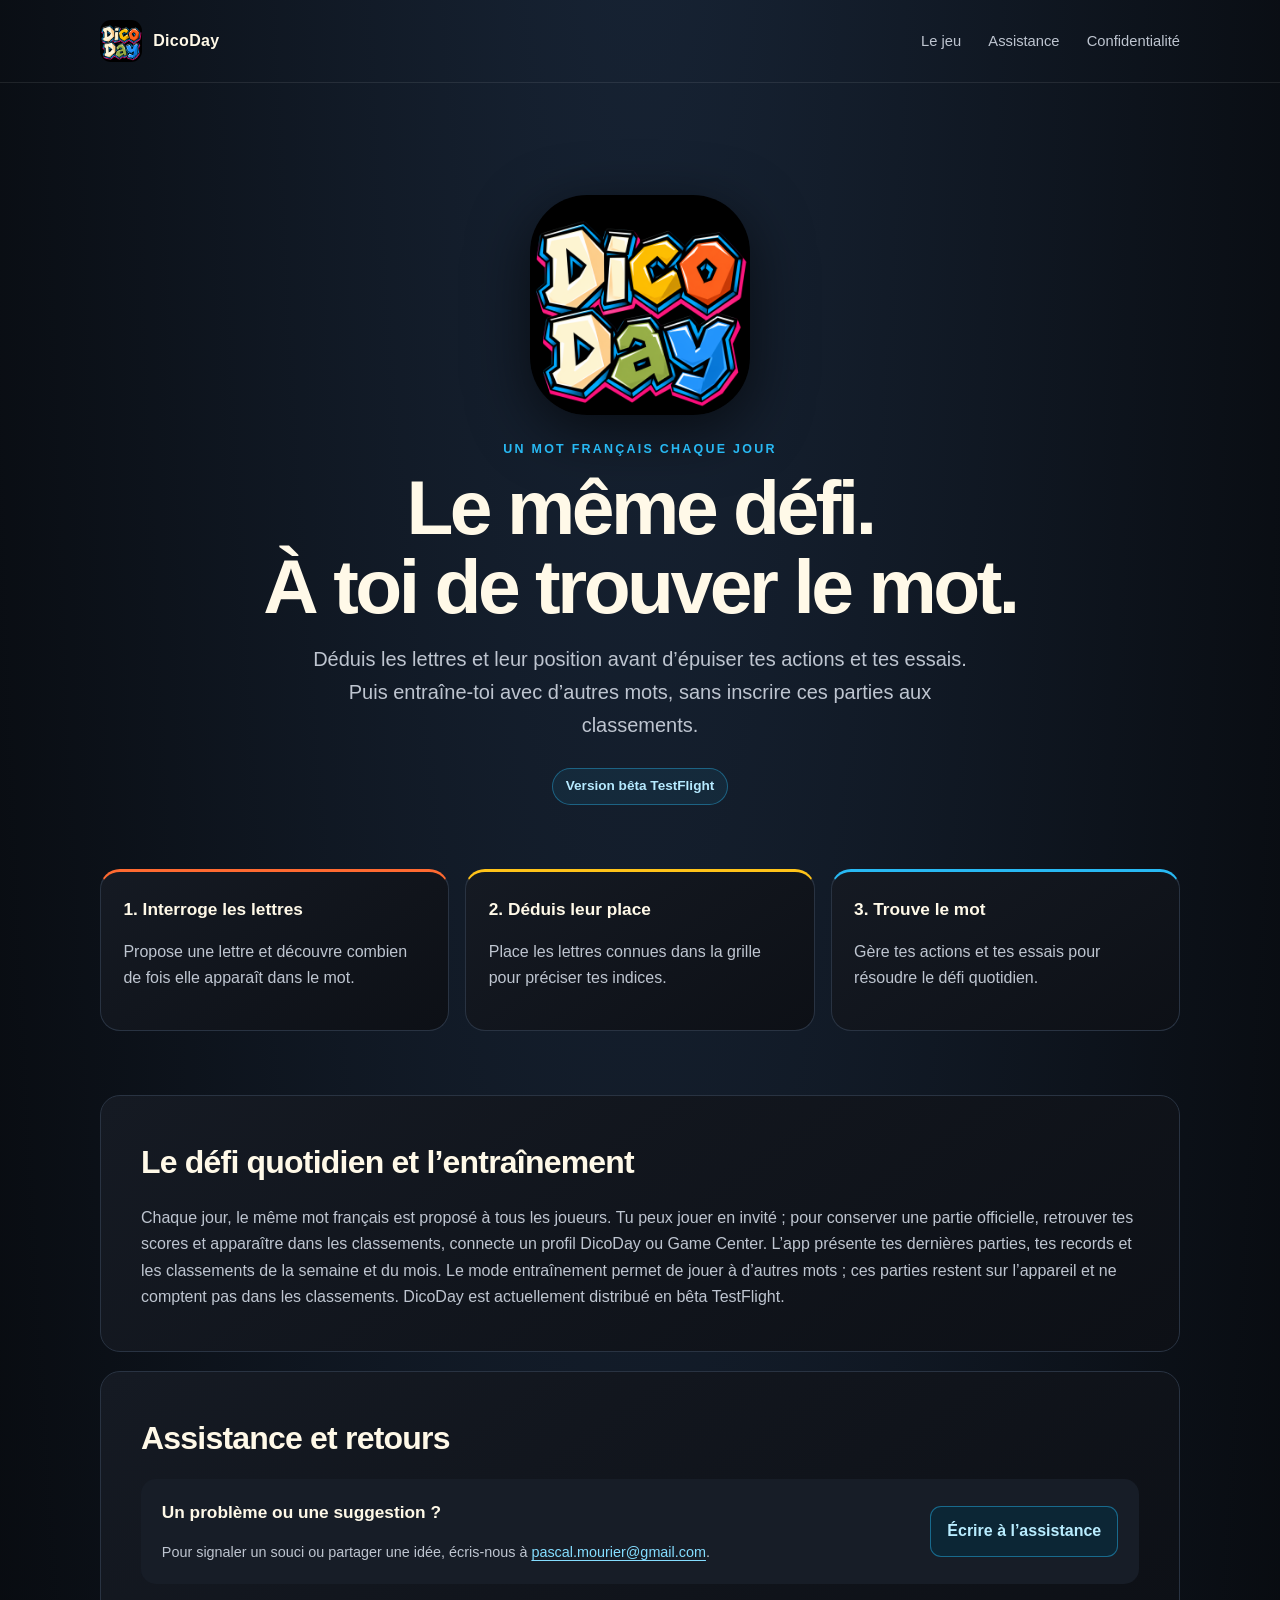
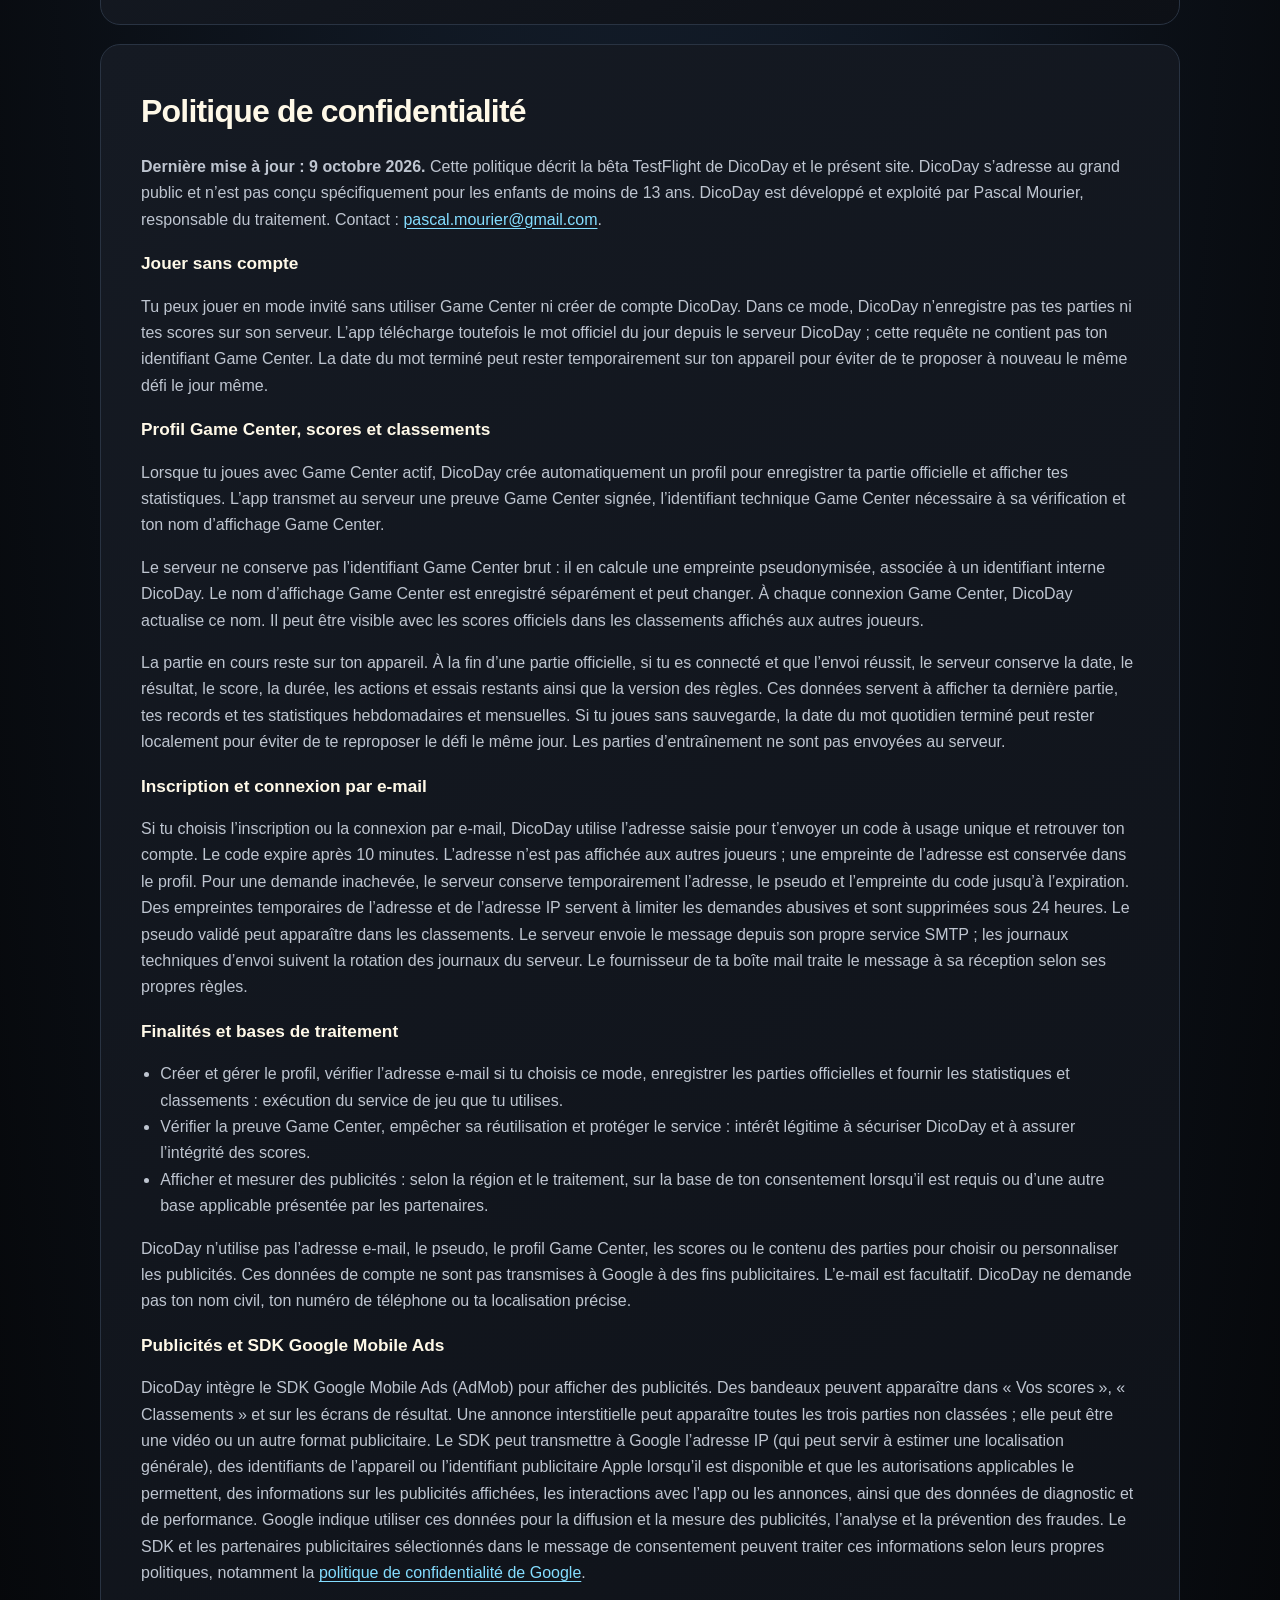
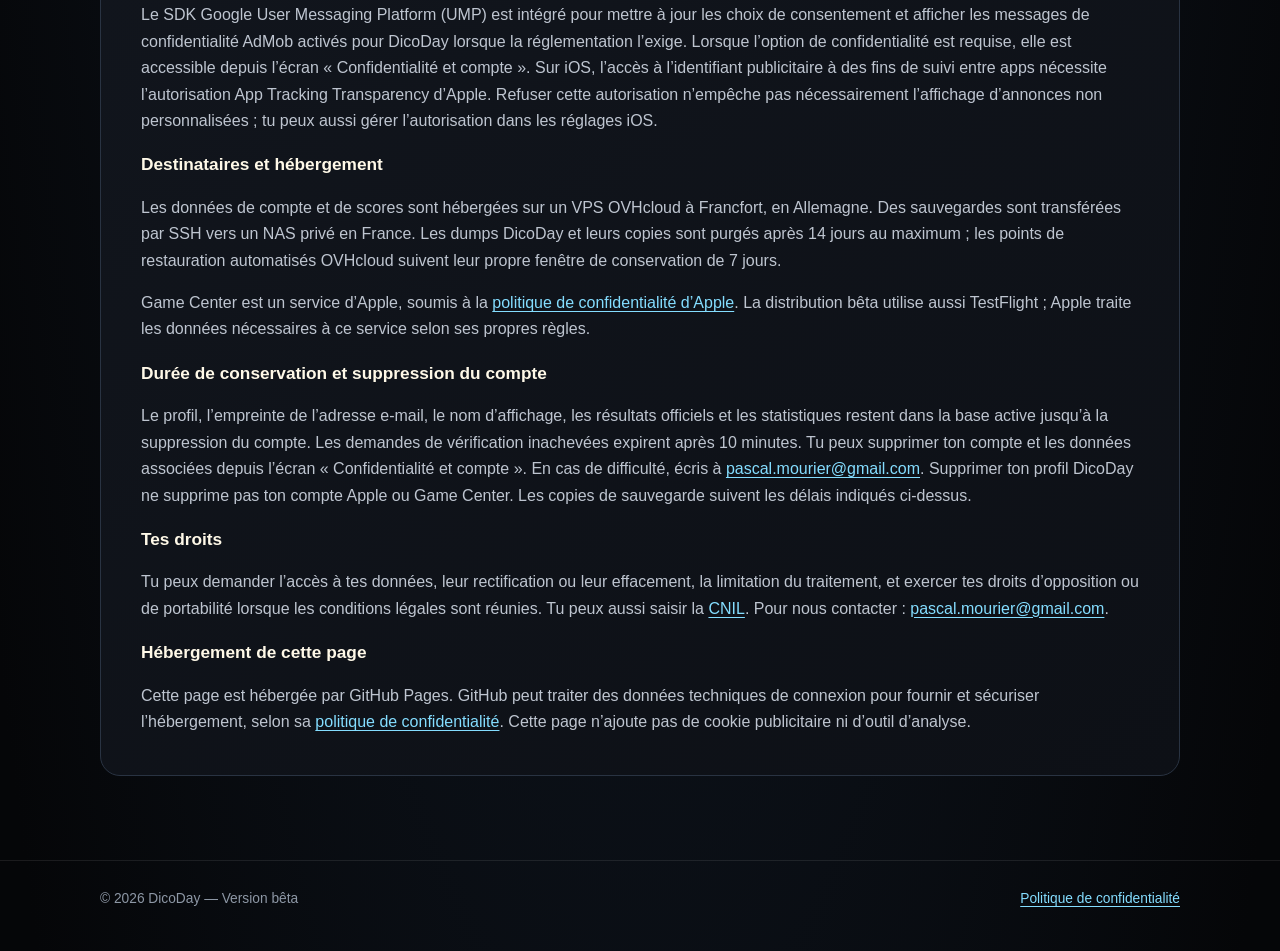
==== commit 7cf1e86d: "docs: préciser les emplacements publicitaires DicoDay" ====
--- a/dicoday/index.html
+++ b/dicoday/index.html
@@ -82,7 +82,7 @@
       <ul><li>Créer et gérer le profil, vérifier l’adresse e-mail si tu choisis ce mode, enregistrer les parties officielles et fournir les statistiques et classements : exécution du service de jeu que tu utilises.</li><li>Vérifier la preuve Game Center, empêcher sa réutilisation et protéger le service : intérêt légitime à sécuriser DicoDay et à assurer l’intégrité des scores.</li><li>Afficher et mesurer des publicités : selon la région et le traitement, sur la base de ton consentement lorsqu’il est requis ou d’une autre base applicable présentée par les partenaires.</li></ul>
       <p>DicoDay n’utilise pas l’adresse e-mail, le pseudo, le profil Game Center, les scores ou le contenu des parties pour choisir ou personnaliser les publicités. Ces données de compte ne sont pas transmises à Google à des fins publicitaires. L’e-mail est facultatif. DicoDay ne demande pas ton nom civil, ton numéro de téléphone ou ta localisation précise.</p>
       <h3>Publicités et SDK Google Mobile Ads</h3>
-      <p>DicoDay intègre le SDK Google Mobile Ads (AdMob). Les emplacements prévus sont une bannière dans l’écran « Vos scores » et une annonce interstitielle après trois parties non classées ; une interstitielle peut être une vidéo ou un autre format publicitaire. Le SDK peut traiter ou transmettre à Google l’adresse IP (qui peut servir à estimer une localisation générale), des identifiants de l’appareil et, lorsqu’il est disponible, l’identifiant publicitaire Apple, des informations sur les annonces affichées et les interactions, ainsi que des données de diagnostic et de performance. Google indique utiliser ces données pour diffuser et mesurer les annonces, analyser le service et prévenir les fraudes. Google et les partenaires publicitaires activés pour l’app peuvent traiter ces informations selon leurs propres politiques, notamment la <a href="https://policies.google.com/privacy">politique de confidentialité de Google</a>.</p>
+      <p>DicoDay intègre le SDK Google Mobile Ads (AdMob) pour afficher des publicités. Des bandeaux peuvent apparaître dans « Vos scores », « Classements » et sur les écrans de résultat. Une annonce interstitielle peut apparaître toutes les trois parties non classées ; elle peut être une vidéo ou un autre format publicitaire. Le SDK peut transmettre à Google l’adresse IP (qui peut servir à estimer une localisation générale), des identifiants de l’appareil ou l’identifiant publicitaire Apple lorsqu’il est disponible et que les autorisations applicables le permettent, des informations sur les publicités affichées, les interactions avec l’app ou les annonces, ainsi que des données de diagnostic et de performance. Google indique utiliser ces données pour la diffusion et la mesure des publicités, l’analyse et la prévention des fraudes. Le SDK et les partenaires publicitaires sélectionnés dans le message de consentement peuvent traiter ces informations selon leurs propres politiques, notamment la <a href="https://policies.google.com/privacy">politique de confidentialité de Google</a>.</p>
       <p>Le SDK Google User Messaging Platform (UMP) est intégré pour mettre à jour les choix de consentement et afficher les messages de confidentialité AdMob activés pour DicoDay lorsque la réglementation l’exige. Lorsque l’option de confidentialité est requise, elle est accessible depuis l’écran « Confidentialité et compte ». Sur iOS, l’accès à l’identifiant publicitaire à des fins de suivi entre apps nécessite l’autorisation App Tracking Transparency d’Apple. Refuser cette autorisation n’empêche pas nécessairement l’affichage d’annonces non personnalisées ; tu peux aussi gérer l’autorisation dans les réglages iOS.</p>
       <h3>Destinataires et hébergement</h3>
       <p>Les données de compte et de scores sont hébergées sur un VPS OVHcloud à Francfort, en Allemagne. Des sauvegardes sont transférées par SSH vers un NAS privé en France. Les dumps DicoDay et leurs copies sont purgés après 14 jours au maximum ; les points de restauration automatisés OVHcloud suivent leur propre fenêtre de conservation de 7 jours.</p>
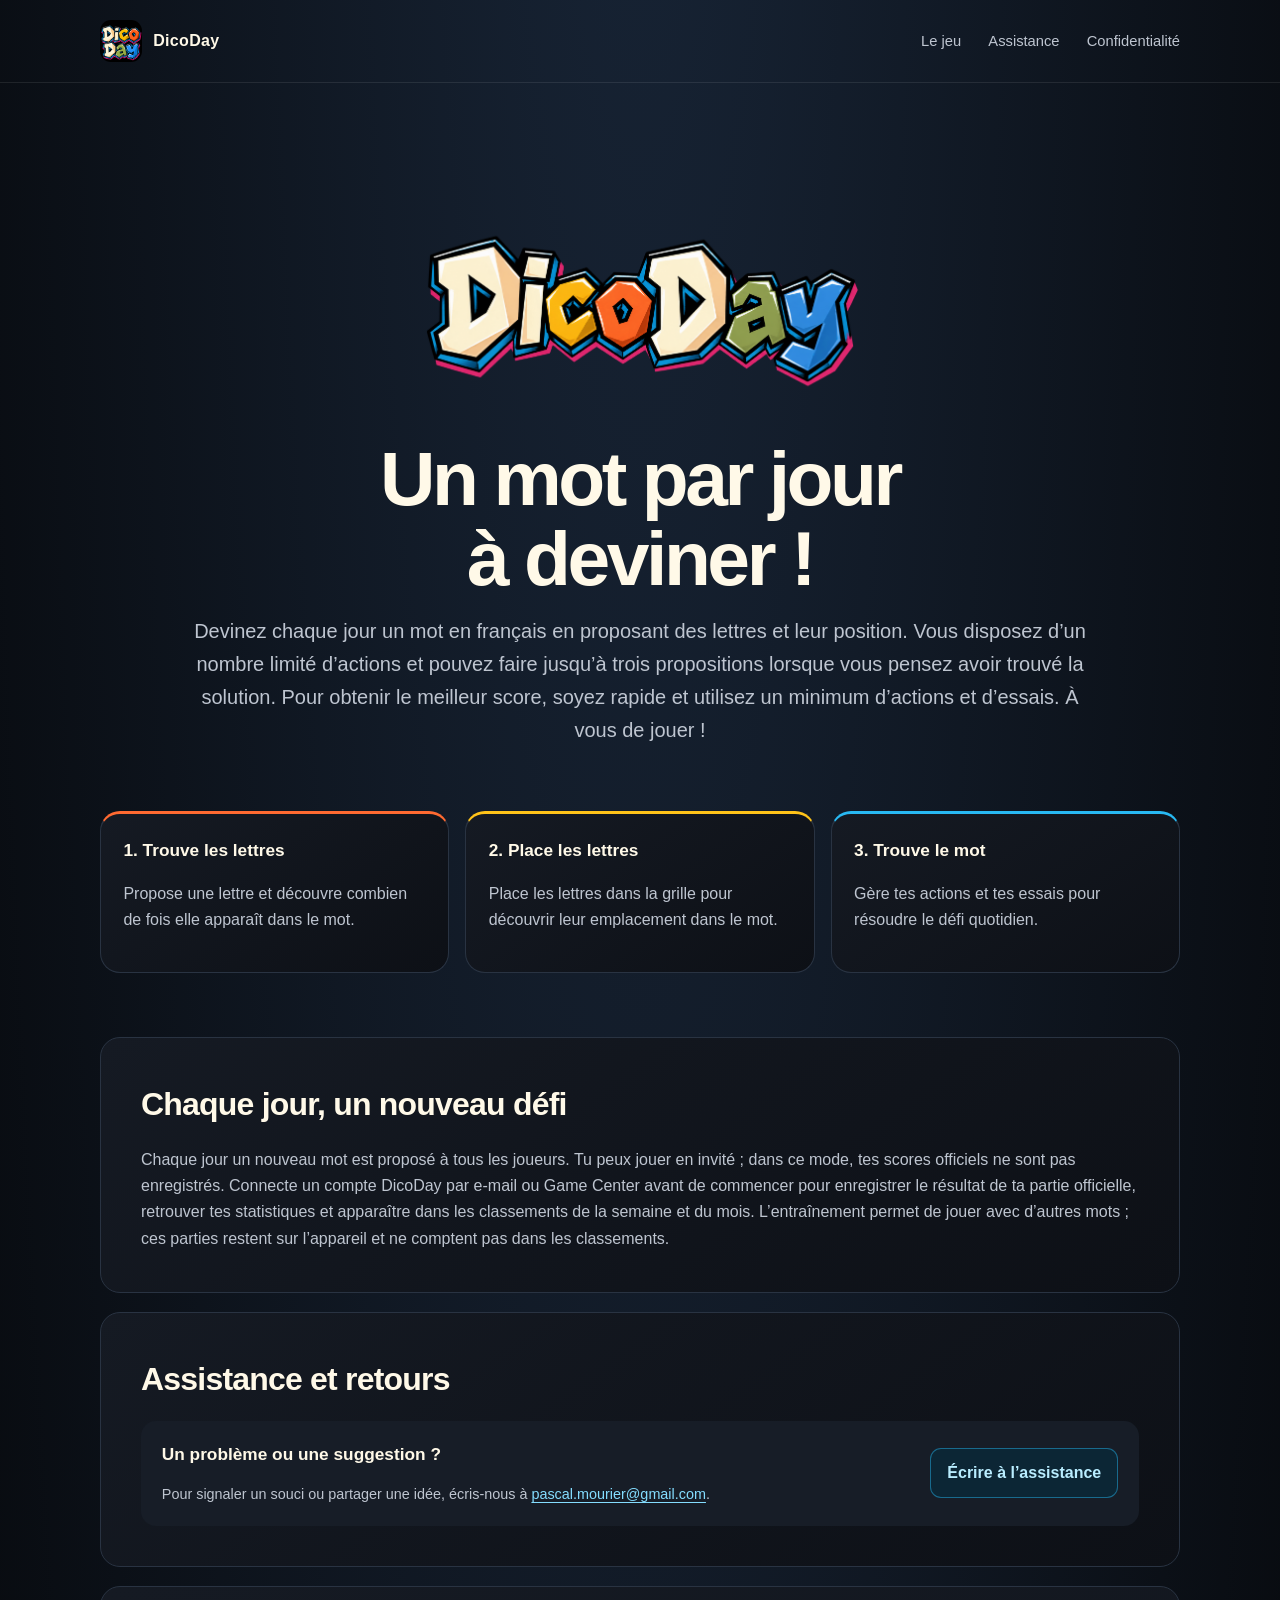
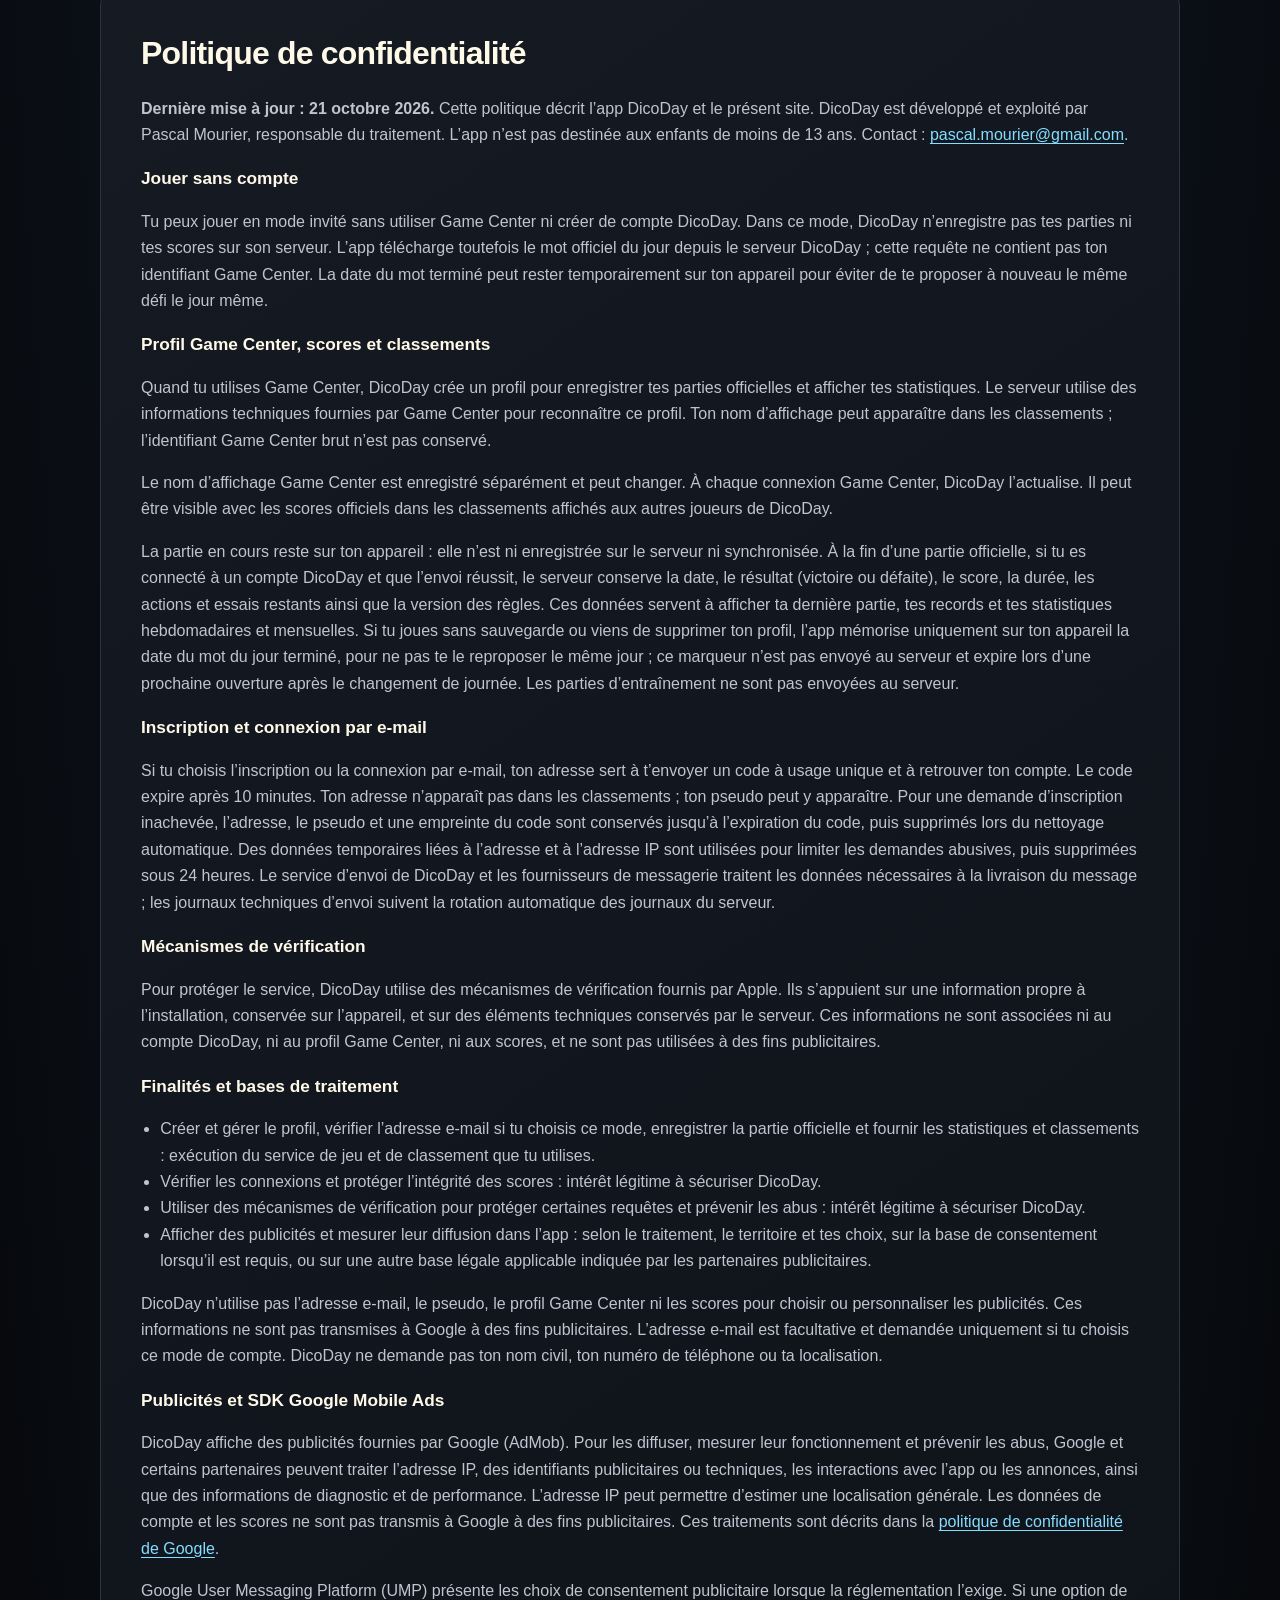
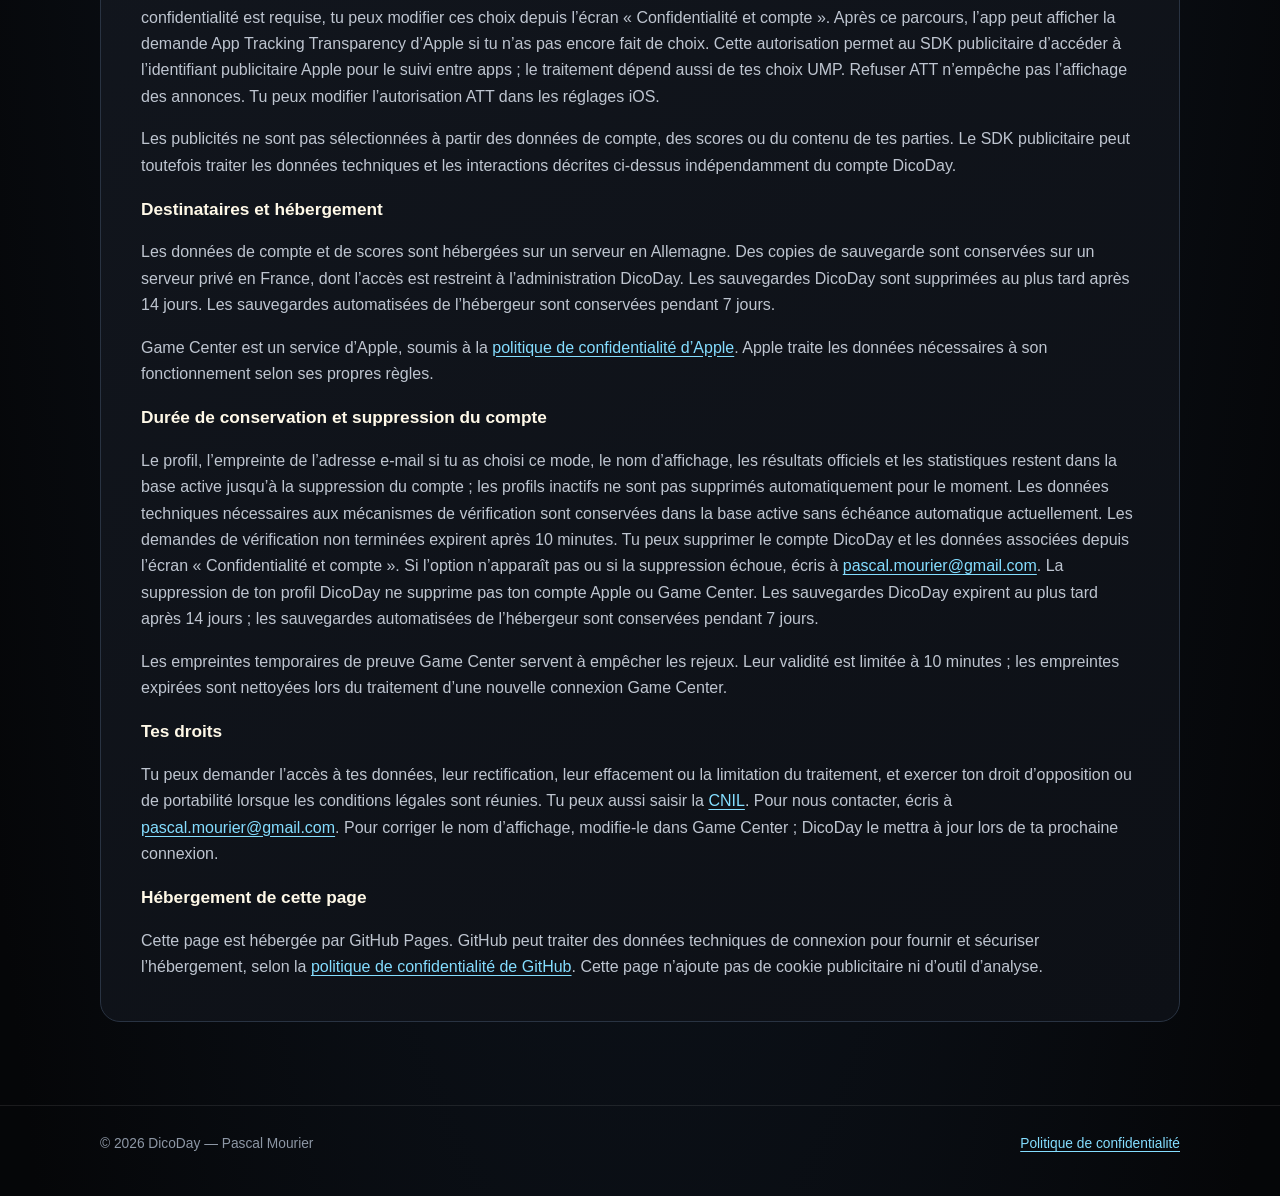
==== commit a93be9c0: "Update DicoDay public page for production" ====
--- a/dicoday/index.html
+++ b/dicoday/index.html
@@ -4,97 +4,175 @@
   <meta charset="utf-8">
   <meta name="viewport" content="width=device-width, initial-scale=1">
   <meta name="theme-color" content="#050608">
-  <meta name="description" content="DicoDay : découvrez le mot français du jour, entraînez-vous, suivez vos scores et consultez les classements.">
-  <title>DicoDay — Le mot du jour</title>
+  <meta name="description" content="DicoDay : devinez chaque jour un mot français en proposant des lettres et leur position. Découvrez le jeu, l’assistance et la politique de confidentialité.">
+  <title>DicoDay — Un mot par jour à deviner !</title>
   <link rel="icon" type="image/png" href="assets/dicoday-icon.png">
   <style>
-    :root { color-scheme: dark; --bg:#050608; --panel:#11151d; --panel-2:#171d27; --ink:#fff9e8; --muted:#bec5d0; --line:#293342; --blue:#28b9f3; --orange:#ff6a31; --gold:#ffc319; --max:1080px; }
-    * { box-sizing:border-box; }
-    html { scroll-behavior:smooth; }
-    body { margin:0; background:radial-gradient(ellipse at 50% -18%, #182537 0, var(--bg) 55rem); color:var(--ink); font-family:-apple-system,BlinkMacSystemFont,"Segoe UI",sans-serif; line-height:1.65; }
-    a { color:#84ddff; text-underline-offset:.2em; } a:hover { color:#fff; }
-    .wrap { width:min(var(--max),calc(100% - 2rem)); margin:0 auto; }
-    header { padding:1.25rem 0; border-bottom:1px solid #ffffff16; }
-    .nav { display:flex; align-items:center; justify-content:space-between; gap:1rem; }
-    .brand { display:inline-flex; align-items:center; gap:.7rem; color:var(--ink); text-decoration:none; font-weight:800; letter-spacing:.02em; }
-    .brand img { width:42px; height:42px; border-radius:11px; }
-    .nav-links { display:flex; gap:clamp(.8rem,3vw,1.7rem); flex-wrap:wrap; }
-    .nav-links a { color:var(--muted); font-size:.92rem; text-decoration:none; }
-    .hero { padding:clamp(3.5rem,9vw,7rem) 0 4rem; text-align:center; }
-    .hero-icon { display:block; width:min(220px,48vw); height:auto; margin:0 auto 1.5rem; border-radius:26%; box-shadow:0 16px 60px #0009; }
-    .eyebrow { color:var(--blue); text-transform:uppercase; letter-spacing:.18em; font-size:.78rem; font-weight:800; }
-    h1 { margin:.5rem 0 1rem; font-size:clamp(2.2rem,7vw,4.8rem); line-height:1.04; letter-spacing:-.045em; }
-    .hero p { max-width:660px; margin:0 auto; color:var(--muted); font-size:clamp(1.05rem,2.4vw,1.25rem); }
-    .beta { display:inline-flex; margin-top:1.6rem; padding:.4rem .8rem; border:1px solid #28b9f366; border-radius:99px; color:#b6eaff; background:#28b9f314; font-size:.85rem; font-weight:700; }
-    main { padding-bottom:4rem; }
-    .grid { display:grid; grid-template-columns:repeat(3,1fr); gap:1rem; margin:0 auto 4rem; }
-    .card,.section { border:1px solid var(--line); border-radius:20px; background:linear-gradient(145deg,#151a23,#0d1016); }
-    .card { padding:1.4rem; } .card:nth-child(1){border-top:3px solid var(--orange)} .card:nth-child(2){border-top:3px solid var(--gold)} .card:nth-child(3){border-top:3px solid var(--blue)}
-    h2 { margin:0 0 .9rem; font-size:clamp(1.45rem,3vw,2rem); letter-spacing:-.025em; } h3 { margin:0 0 .45rem; font-size:1.08rem; }
-    .card p,.section p,.section li { color:var(--muted); }
-    .section { padding:clamp(1.3rem,4vw,2.5rem); margin:1.2rem 0; scroll-margin-top:1rem; } .section p:last-child{margin-bottom:0} .section ul{padding-left:1.2rem}
-    .contact-box { display:flex; align-items:center; justify-content:space-between; gap:1.5rem; flex-wrap:wrap; padding:1.2rem 1.3rem; border-radius:15px; background:var(--panel-2); }
-    .button { display:inline-flex; align-items:center; justify-content:center; padding:.7rem 1rem; border-radius:11px; background:#0c2635; border:1px solid #28b9f377; color:#b9edff; font-weight:750; text-decoration:none; white-space:nowrap; }
-    .small { font-size:.9rem; }
-    footer { padding:1.7rem 0 2.5rem; border-top:1px solid #ffffff16; color:#8d97a5; font-size:.86rem; }
-    footer .wrap { display:flex; justify-content:space-between; gap:1rem; flex-wrap:wrap; }
-    @media(max-width:760px){.grid{grid-template-columns:1fr}} @media(max-width:520px){.nav{align-items:flex-start;flex-direction:column}.nav-links{gap:.9rem}.contact-box{align-items:flex-start;flex-direction:column}} @media(prefers-reduced-motion:reduce){html{scroll-behavior:auto}}
+    :root {
+      color-scheme: dark;
+      --bg: #050608;
+      --panel: #11151d;
+      --panel-2: #171d27;
+      --ink: #fff9e8;
+      --muted: #bec5d0;
+      --line: #293342;
+      --blue: #28b9f3;
+      --pink: #ff2484;
+      --orange: #ff6a31;
+      --gold: #ffc319;
+      --green: #8ab351;
+      --max: 1080px;
+    }
+    * { box-sizing: border-box; }
+    html { scroll-behavior: smooth; }
+    body {
+      margin: 0;
+      background: radial-gradient(ellipse at 50% -18%, #182537 0, var(--bg) 55rem);
+      color: var(--ink);
+      font-family: -apple-system, BlinkMacSystemFont, "Segoe UI", sans-serif;
+      line-height: 1.65;
+    }
+    a { color: #84ddff; text-underline-offset: .2em; }
+    a:hover { color: #fff; }
+    .wrap { width: min(var(--max), calc(100% - 2rem)); margin: 0 auto; }
+    header { padding: 1.25rem 0; border-bottom: 1px solid #ffffff16; }
+    .nav { display: flex; align-items: center; justify-content: space-between; gap: 1rem; }
+    .brand { display: inline-flex; align-items: center; gap: .7rem; color: var(--ink); text-decoration: none; font-weight: 800; letter-spacing: .02em; }
+    .brand img { width: 42px; height: 42px; border-radius: 11px; }
+    .nav-links { display: flex; gap: clamp(.8rem, 3vw, 1.7rem); flex-wrap: wrap; }
+    .nav-links a { color: var(--muted); font-size: .92rem; text-decoration: none; }
+    .nav-links a:hover { color: var(--ink); }
+    .hero { padding: clamp(3.5rem, 9vw, 7rem) 0 4rem; text-align: center; }
+    .hero-logo { display: block; width: min(440px, 84vw); height: auto; margin: 0 auto 1.5rem; }
+    .eyebrow { color: var(--blue); text-transform: uppercase; letter-spacing: .18em; font-size: .78rem; font-weight: 800; }
+    h1 { margin: .5rem 0 1rem; font-size: clamp(2.2rem, 7vw, 4.8rem); line-height: 1.04; letter-spacing: -.045em; }
+    .hero p { max-width: 900px; margin: 0 auto; color: var(--muted); font-size: clamp(1.05rem, 2.4vw, 1.25rem); }
+    main { padding-bottom: 4rem; }
+    .grid { display: grid; grid-template-columns: repeat(3, 1fr); gap: 1rem; margin: 0 auto 4rem; }
+    .card, .section { border: 1px solid var(--line); border-radius: 20px; background: linear-gradient(145deg, #151a23, #0d1016); }
+    .card { padding: 1.4rem; }
+    .card:nth-child(1) { border-top: 3px solid var(--orange); }
+    .card:nth-child(2) { border-top: 3px solid var(--gold); }
+    .card:nth-child(3) { border-top: 3px solid var(--blue); }
+    h2 { margin: 0 0 .9rem; font-size: clamp(1.45rem, 3vw, 2rem); letter-spacing: -.025em; }
+    h3 { margin: 0 0 .45rem; font-size: 1.08rem; }
+    .card p, .section p, .section li { color: var(--muted); }
+    .section { padding: clamp(1.3rem, 4vw, 2.5rem); margin: 1.2rem 0; scroll-margin-top: 1rem; }
+    .section p:last-child { margin-bottom: 0; }
+    .section ul { padding-left: 1.2rem; }
+    .contact-box { display: flex; align-items: center; justify-content: space-between; gap: 1.5rem; flex-wrap: wrap; padding: 1.2rem 1.3rem; border-radius: 15px; background: var(--panel-2); }
+    .button { display: inline-flex; align-items: center; justify-content: center; padding: .7rem 1rem; border-radius: 11px; background: #0c2635; border: 1px solid #28b9f377; color: #b9edff; font-weight: 750; text-decoration: none; white-space: nowrap; }
+    .button:hover { background: #12364a; }
+    .small { font-size: .9rem; }
+    footer { padding: 1.7rem 0 2.5rem; border-top: 1px solid #ffffff16; color: #8d97a5; font-size: .86rem; }
+    footer .wrap { display: flex; justify-content: space-between; gap: 1rem; flex-wrap: wrap; }
+    @media (max-width: 760px) { .grid { grid-template-columns: 1fr; } }
+    @media (max-width: 520px) { .nav { align-items: flex-start; flex-direction: column; } .nav-links { gap: .9rem; } .contact-box { align-items: flex-start; flex-direction: column; } }
+    @media (prefers-reduced-motion: reduce) { html { scroll-behavior: auto; } }
   </style>
 </head>
 <body>
-  <header><div class="wrap nav">
-    <a class="brand" href="#accueil"><img src="assets/dicoday-icon.png" alt=""><span>DicoDay</span></a>
-    <nav class="nav-links" aria-label="Navigation principale"><a href="#jeu">Le jeu</a><a href="#assistance">Assistance</a><a href="#confidentialite">Confidentialité</a></nav>
-  </div></header>
+  <header>
+    <div class="wrap nav">
+      <a class="brand" href="#accueil"><img src="assets/dicoday-icon.png" alt=""><span>DicoDay</span></a>
+      <nav class="nav-links" aria-label="Navigation principale">
+        <a href="#jeu">Le jeu</a>
+        <a href="#assistance">Assistance</a>
+        <a href="#confidentialite">Confidentialité</a>
+      </nav>
+    </div>
+  </header>
+
   <main class="wrap" id="accueil">
     <section class="hero" aria-labelledby="titre">
-      <img class="hero-icon" src="assets/dicoday-icon.png" alt="Logo DicoDay, les mots DICO et DAY empilés sur fond noir">
-      <div class="eyebrow">Un mot français chaque jour</div>
-      <h1 id="titre">Le même défi.<br>À toi de trouver le mot.</h1>
-      <p>Déduis les lettres et leur position avant d’épuiser tes actions et tes essais. Puis entraîne-toi avec d’autres mots, sans inscrire ces parties aux classements.</p>
-      <span class="beta">Version bêta TestFlight</span>
+      <img class="hero-logo" src="assets/dicoday-logo.png" alt="Logo DicoDay">
+      <h1 id="titre">Un mot par jour<br>à deviner !</h1>
+      <p>Devinez chaque jour un mot en français en proposant des lettres et leur position. Vous disposez d’un nombre limité d’actions et pouvez faire jusqu’à trois propositions lorsque vous pensez avoir trouvé la solution. Pour obtenir le meilleur score, soyez rapide et utilisez un minimum d’actions et d’essais. À vous de jouer !</p>
     </section>
+
     <section class="grid" id="jeu" aria-label="Comment jouer">
-      <article class="card"><h3>1. Interroge les lettres</h3><p>Propose une lettre et découvre combien de fois elle apparaît dans le mot.</p></article>
-      <article class="card"><h3>2. Déduis leur place</h3><p>Place les lettres connues dans la grille pour préciser tes indices.</p></article>
-      <article class="card"><h3>3. Trouve le mot</h3><p>Gère tes actions et tes essais pour résoudre le défi quotidien.</p></article>
+      <article class="card">
+        <h3>1. Trouve les lettres</h3>
+        <p>Propose une lettre et découvre combien de fois elle apparaît dans le mot.</p>
+      </article>
+      <article class="card">
+        <h3>2. Place les lettres</h3>
+        <p>Place les lettres dans la grille pour découvrir leur emplacement dans le mot.</p>
+      </article>
+      <article class="card">
+        <h3>3. Trouve le mot</h3>
+        <p>Gère tes actions et tes essais pour résoudre le défi quotidien.</p>
+      </article>
     </section>
+
     <section class="section" aria-labelledby="daily-title">
-      <h2 id="daily-title">Le défi quotidien et l’entraînement</h2>
-      <p>Chaque jour, le même mot français est proposé à tous les joueurs. Tu peux jouer en invité ; pour conserver une partie officielle, retrouver tes scores et apparaître dans les classements, connecte un profil DicoDay ou Game Center. L’app présente tes dernières parties, tes records et les classements de la semaine et du mois. Le mode entraînement permet de jouer à d’autres mots ; ces parties restent sur l’appareil et ne comptent pas dans les classements. DicoDay est actuellement distribué en bêta TestFlight.</p>
+      <h2 id="daily-title">Chaque jour, un nouveau défi</h2>
+      <p>Chaque jour un nouveau mot est proposé à tous les joueurs. Tu peux jouer en invité ; dans ce mode, tes scores officiels ne sont pas enregistrés. Connecte un compte DicoDay par e-mail ou Game Center avant de commencer pour enregistrer le résultat de ta partie officielle, retrouver tes statistiques et apparaître dans les classements de la semaine et du mois. L’entraînement permet de jouer avec d’autres mots ; ces parties restent sur l’appareil et ne comptent pas dans les classements.</p>
     </section>
+
     <section class="section" id="assistance" aria-labelledby="support-title">
       <h2 id="support-title">Assistance et retours</h2>
-      <div class="contact-box"><div><h3>Un problème ou une suggestion ?</h3><p class="small">Pour signaler un souci ou partager une idée, écris-nous à <a href="mailto:pascal.mourier@gmail.com?subject=DicoDay%20-%20assistance">pascal.mourier@gmail.com</a>.</p></div><a class="button" href="mailto:pascal.mourier@gmail.com?subject=DicoDay%20-%20assistance">Écrire à l’assistance</a></div>
+      <div class="contact-box">
+        <div>
+          <h3>Un problème ou une suggestion ?</h3>
+          <p class="small">Pour signaler un souci ou partager une idée, écris-nous à <a href="mailto:pascal.mourier@gmail.com?subject=DicoDay%20-%20assistance">pascal.mourier@gmail.com</a>.</p>
+        </div>
+        <a class="button" href="mailto:pascal.mourier@gmail.com?subject=DicoDay%20-%20assistance">Écrire à l’assistance</a>
+      </div>
     </section>
+
     <section class="section" id="confidentialite" aria-labelledby="privacy-title">
       <h2 id="privacy-title">Politique de confidentialité</h2>
-      <p><strong>Dernière mise à jour : 9 octobre 2026.</strong> Cette politique décrit la bêta TestFlight de DicoDay et le présent site. DicoDay s’adresse au grand public et n’est pas conçu spécifiquement pour les enfants de moins de 13 ans. DicoDay est développé et exploité par Pascal Mourier, responsable du traitement. Contact : <a href="mailto:pascal.mourier@gmail.com?subject=DicoDay%20-%20confidentialit%C3%A9">pascal.mourier@gmail.com</a>.</p>
+      <p><strong>Dernière mise à jour : 21 octobre 2026.</strong> Cette politique décrit l’app DicoDay et le présent site. DicoDay est développé et exploité par Pascal Mourier, responsable du traitement. L’app n’est pas destinée aux enfants de moins de 13 ans. Contact : <a href="mailto:pascal.mourier@gmail.com?subject=DicoDay%20-%20confidentialit%C3%A9">pascal.mourier@gmail.com</a>.</p>
+
       <h3>Jouer sans compte</h3>
       <p>Tu peux jouer en mode invité sans utiliser Game Center ni créer de compte DicoDay. Dans ce mode, DicoDay n’enregistre pas tes parties ni tes scores sur son serveur. L’app télécharge toutefois le mot officiel du jour depuis le serveur DicoDay ; cette requête ne contient pas ton identifiant Game Center. La date du mot terminé peut rester temporairement sur ton appareil pour éviter de te proposer à nouveau le même défi le jour même.</p>
+
       <h3>Profil Game Center, scores et classements</h3>
-      <p>Lorsque tu joues avec Game Center actif, DicoDay crée automatiquement un profil pour enregistrer ta partie officielle et afficher tes statistiques. L’app transmet au serveur une preuve Game Center signée, l’identifiant technique Game Center nécessaire à sa vérification et ton nom d’affichage Game Center.</p>
-      <p>Le serveur ne conserve pas l’identifiant Game Center brut : il en calcule une empreinte pseudonymisée, associée à un identifiant interne DicoDay. Le nom d’affichage Game Center est enregistré séparément et peut changer. À chaque connexion Game Center, DicoDay actualise ce nom. Il peut être visible avec les scores officiels dans les classements affichés aux autres joueurs.</p>
-      <p>La partie en cours reste sur ton appareil. À la fin d’une partie officielle, si tu es connecté et que l’envoi réussit, le serveur conserve la date, le résultat, le score, la durée, les actions et essais restants ainsi que la version des règles. Ces données servent à afficher ta dernière partie, tes records et tes statistiques hebdomadaires et mensuelles. Si tu joues sans sauvegarde, la date du mot quotidien terminé peut rester localement pour éviter de te reproposer le défi le même jour. Les parties d’entraînement ne sont pas envoyées au serveur.</p>
+      <p>Quand tu utilises Game Center, DicoDay crée un profil pour enregistrer tes parties officielles et afficher tes statistiques. Le serveur utilise des informations techniques fournies par Game Center pour reconnaître ce profil. Ton nom d’affichage peut apparaître dans les classements ; l’identifiant Game Center brut n’est pas conservé.</p>
+      <p>Le nom d’affichage Game Center est enregistré séparément et peut changer. À chaque connexion Game Center, DicoDay l’actualise. Il peut être visible avec les scores officiels dans les classements affichés aux autres joueurs de DicoDay.</p>
+      <p>La partie en cours reste sur ton appareil : elle n’est ni enregistrée sur le serveur ni synchronisée. À la fin d’une partie officielle, si tu es connecté à un compte DicoDay et que l’envoi réussit, le serveur conserve la date, le résultat (victoire ou défaite), le score, la durée, les actions et essais restants ainsi que la version des règles. Ces données servent à afficher ta dernière partie, tes records et tes statistiques hebdomadaires et mensuelles. Si tu joues sans sauvegarde ou viens de supprimer ton profil, l’app mémorise uniquement sur ton appareil la date du mot du jour terminé, pour ne pas te le reproposer le même jour ; ce marqueur n’est pas envoyé au serveur et expire lors d’une prochaine ouverture après le changement de journée. Les parties d’entraînement ne sont pas envoyées au serveur.</p>
       <h3>Inscription et connexion par e-mail</h3>
-      <p>Si tu choisis l’inscription ou la connexion par e-mail, DicoDay utilise l’adresse saisie pour t’envoyer un code à usage unique et retrouver ton compte. Le code expire après 10 minutes. L’adresse n’est pas affichée aux autres joueurs ; une empreinte de l’adresse est conservée dans le profil. Pour une demande inachevée, le serveur conserve temporairement l’adresse, le pseudo et l’empreinte du code jusqu’à l’expiration. Des empreintes temporaires de l’adresse et de l’adresse IP servent à limiter les demandes abusives et sont supprimées sous 24 heures. Le pseudo validé peut apparaître dans les classements. Le serveur envoie le message depuis son propre service SMTP ; les journaux techniques d’envoi suivent la rotation des journaux du serveur. Le fournisseur de ta boîte mail traite le message à sa réception selon ses propres règles.</p>
+      <p>Si tu choisis l’inscription ou la connexion par e-mail, ton adresse sert à t’envoyer un code à usage unique et à retrouver ton compte. Le code expire après 10 minutes. Ton adresse n’apparaît pas dans les classements ; ton pseudo peut y apparaître. Pour une demande d’inscription inachevée, l’adresse, le pseudo et une empreinte du code sont conservés jusqu’à l’expiration du code, puis supprimés lors du nettoyage automatique. Des données temporaires liées à l’adresse et à l’adresse IP sont utilisées pour limiter les demandes abusives, puis supprimées sous 24 heures. Le service d’envoi de DicoDay et les fournisseurs de messagerie traitent les données nécessaires à la livraison du message ; les journaux techniques d’envoi suivent la rotation automatique des journaux du serveur.</p>
+
+      <h3>Mécanismes de vérification</h3>
+      <p>Pour protéger le service, DicoDay utilise des mécanismes de vérification fournis par Apple. Ils s’appuient sur une information propre à l’installation, conservée sur l’appareil, et sur des éléments techniques conservés par le serveur. Ces informations ne sont associées ni au compte DicoDay, ni au profil Game Center, ni aux scores, et ne sont pas utilisées à des fins publicitaires.</p>
+
       <h3>Finalités et bases de traitement</h3>
-      <ul><li>Créer et gérer le profil, vérifier l’adresse e-mail si tu choisis ce mode, enregistrer les parties officielles et fournir les statistiques et classements : exécution du service de jeu que tu utilises.</li><li>Vérifier la preuve Game Center, empêcher sa réutilisation et protéger le service : intérêt légitime à sécuriser DicoDay et à assurer l’intégrité des scores.</li><li>Afficher et mesurer des publicités : selon la région et le traitement, sur la base de ton consentement lorsqu’il est requis ou d’une autre base applicable présentée par les partenaires.</li></ul>
-      <p>DicoDay n’utilise pas l’adresse e-mail, le pseudo, le profil Game Center, les scores ou le contenu des parties pour choisir ou personnaliser les publicités. Ces données de compte ne sont pas transmises à Google à des fins publicitaires. L’e-mail est facultatif. DicoDay ne demande pas ton nom civil, ton numéro de téléphone ou ta localisation précise.</p>
+      <ul>
+        <li>Créer et gérer le profil, vérifier l’adresse e-mail si tu choisis ce mode, enregistrer la partie officielle et fournir les statistiques et classements : exécution du service de jeu et de classement que tu utilises.</li>
+        <li>Vérifier les connexions et protéger l’intégrité des scores : intérêt légitime à sécuriser DicoDay.</li>
+        <li>Utiliser des mécanismes de vérification pour protéger certaines requêtes et prévenir les abus : intérêt légitime à sécuriser DicoDay.</li>
+        <li>Afficher des publicités et mesurer leur diffusion dans l’app : selon le traitement, le territoire et tes choix, sur la base de consentement lorsqu’il est requis, ou sur une autre base légale applicable indiquée par les partenaires publicitaires.</li>
+      </ul>
+      <p>DicoDay n’utilise pas l’adresse e-mail, le pseudo, le profil Game Center ni les scores pour choisir ou personnaliser les publicités. Ces informations ne sont pas transmises à Google à des fins publicitaires. L’adresse e-mail est facultative et demandée uniquement si tu choisis ce mode de compte. DicoDay ne demande pas ton nom civil, ton numéro de téléphone ou ta localisation.</p>
+
       <h3>Publicités et SDK Google Mobile Ads</h3>
-      <p>DicoDay intègre le SDK Google Mobile Ads (AdMob) pour afficher des publicités. Des bandeaux peuvent apparaître dans « Vos scores », « Classements » et sur les écrans de résultat. Une annonce interstitielle peut apparaître toutes les trois parties non classées ; elle peut être une vidéo ou un autre format publicitaire. Le SDK peut transmettre à Google l’adresse IP (qui peut servir à estimer une localisation générale), des identifiants de l’appareil ou l’identifiant publicitaire Apple lorsqu’il est disponible et que les autorisations applicables le permettent, des informations sur les publicités affichées, les interactions avec l’app ou les annonces, ainsi que des données de diagnostic et de performance. Google indique utiliser ces données pour la diffusion et la mesure des publicités, l’analyse et la prévention des fraudes. Le SDK et les partenaires publicitaires sélectionnés dans le message de consentement peuvent traiter ces informations selon leurs propres politiques, notamment la <a href="https://policies.google.com/privacy">politique de confidentialité de Google</a>.</p>
-      <p>Le SDK Google User Messaging Platform (UMP) est intégré pour mettre à jour les choix de consentement et afficher les messages de confidentialité AdMob activés pour DicoDay lorsque la réglementation l’exige. Lorsque l’option de confidentialité est requise, elle est accessible depuis l’écran « Confidentialité et compte ». Sur iOS, l’accès à l’identifiant publicitaire à des fins de suivi entre apps nécessite l’autorisation App Tracking Transparency d’Apple. Refuser cette autorisation n’empêche pas nécessairement l’affichage d’annonces non personnalisées ; tu peux aussi gérer l’autorisation dans les réglages iOS.</p>
+      <p>DicoDay affiche des publicités fournies par Google (AdMob). Pour les diffuser, mesurer leur fonctionnement et prévenir les abus, Google et certains partenaires peuvent traiter l’adresse IP, des identifiants publicitaires ou techniques, les interactions avec l’app ou les annonces, ainsi que des informations de diagnostic et de performance. L’adresse IP peut permettre d’estimer une localisation générale. Les données de compte et les scores ne sont pas transmis à Google à des fins publicitaires. Ces traitements sont décrits dans la <a href="https://policies.google.com/privacy">politique de confidentialité de Google</a>.</p>
+      <p>Google User Messaging Platform (UMP) présente les choix de consentement publicitaire lorsque la réglementation l’exige. Si une option de confidentialité est requise, tu peux modifier ces choix depuis l’écran « Confidentialité et compte ». Après ce parcours, l’app peut afficher la demande App Tracking Transparency d’Apple si tu n’as pas encore fait de choix. Cette autorisation permet au SDK publicitaire d’accéder à l’identifiant publicitaire Apple pour le suivi entre apps ; le traitement dépend aussi de tes choix UMP. Refuser ATT n’empêche pas l’affichage des annonces. Tu peux modifier l’autorisation ATT dans les réglages iOS.</p>
+      <p>Les publicités ne sont pas sélectionnées à partir des données de compte, des scores ou du contenu de tes parties. Le SDK publicitaire peut toutefois traiter les données techniques et les interactions décrites ci-dessus indépendamment du compte DicoDay.</p>
+
       <h3>Destinataires et hébergement</h3>
-      <p>Les données de compte et de scores sont hébergées sur un VPS OVHcloud à Francfort, en Allemagne. Des sauvegardes sont transférées par SSH vers un NAS privé en France. Les dumps DicoDay et leurs copies sont purgés après 14 jours au maximum ; les points de restauration automatisés OVHcloud suivent leur propre fenêtre de conservation de 7 jours.</p>
-      <p>Game Center est un service d’Apple, soumis à la <a href="https://www.apple.com/legal/privacy/">politique de confidentialité d’Apple</a>. La distribution bêta utilise aussi TestFlight ; Apple traite les données nécessaires à ce service selon ses propres règles.</p>
+      <p>Les données de compte et de scores sont hébergées sur un serveur en Allemagne. Des copies de sauvegarde sont conservées sur un serveur privé en France, dont l’accès est restreint à l’administration DicoDay. Les sauvegardes DicoDay sont supprimées au plus tard après 14 jours. Les sauvegardes automatisées de l’hébergeur sont conservées pendant 7 jours.</p>
+      <p>Game Center est un service d’Apple, soumis à la <a href="https://www.apple.com/legal/privacy/">politique de confidentialité d’Apple</a>. Apple traite les données nécessaires à son fonctionnement selon ses propres règles.</p>
+
       <h3>Durée de conservation et suppression du compte</h3>
-      <p>Le profil, l’empreinte de l’adresse e-mail, le nom d’affichage, les résultats officiels et les statistiques restent dans la base active jusqu’à la suppression du compte. Les demandes de vérification inachevées expirent après 10 minutes. Tu peux supprimer ton compte et les données associées depuis l’écran « Confidentialité et compte ». En cas de difficulté, écris à <a href="mailto:pascal.mourier@gmail.com?subject=DicoDay%20-%20suppression%20du%20compte">pascal.mourier@gmail.com</a>. Supprimer ton profil DicoDay ne supprime pas ton compte Apple ou Game Center. Les copies de sauvegarde suivent les délais indiqués ci-dessus.</p>
+      <p>Le profil, l’empreinte de l’adresse e-mail si tu as choisi ce mode, le nom d’affichage, les résultats officiels et les statistiques restent dans la base active jusqu’à la suppression du compte ; les profils inactifs ne sont pas supprimés automatiquement pour le moment. Les données techniques nécessaires aux mécanismes de vérification sont conservées dans la base active sans échéance automatique actuellement. Les demandes de vérification non terminées expirent après 10 minutes. Tu peux supprimer le compte DicoDay et les données associées depuis l’écran « Confidentialité et compte ». Si l’option n’apparaît pas ou si la suppression échoue, écris à <a href="mailto:pascal.mourier@gmail.com?subject=DicoDay%20-%20suppression%20du%20compte">pascal.mourier@gmail.com</a>. La suppression de ton profil DicoDay ne supprime pas ton compte Apple ou Game Center. Les sauvegardes DicoDay expirent au plus tard après 14 jours ; les sauvegardes automatisées de l’hébergeur sont conservées pendant 7 jours.</p>
+      <p>Les empreintes temporaires de preuve Game Center servent à empêcher les rejeux. Leur validité est limitée à 10 minutes ; les empreintes expirées sont nettoyées lors du traitement d’une nouvelle connexion Game Center.</p>
+
       <h3>Tes droits</h3>
-      <p>Tu peux demander l’accès à tes données, leur rectification ou leur effacement, la limitation du traitement, et exercer tes droits d’opposition ou de portabilité lorsque les conditions légales sont réunies. Tu peux aussi saisir la <a href="https://www.cnil.fr/fr/plaintes">CNIL</a>. Pour nous contacter : <a href="mailto:pascal.mourier@gmail.com?subject=DicoDay%20-%20confidentialit%C3%A9">pascal.mourier@gmail.com</a>.</p>
+      <p>Tu peux demander l’accès à tes données, leur rectification, leur effacement ou la limitation du traitement, et exercer ton droit d’opposition ou de portabilité lorsque les conditions légales sont réunies. Tu peux aussi saisir la <a href="https://www.cnil.fr/fr/plaintes">CNIL</a>. Pour nous contacter, écris à <a href="mailto:pascal.mourier@gmail.com?subject=DicoDay%20-%20confidentialit%C3%A9">pascal.mourier@gmail.com</a>. Pour corriger le nom d’affichage, modifie-le dans Game Center ; DicoDay le mettra à jour lors de ta prochaine connexion.</p>
+
       <h3>Hébergement de cette page</h3>
-      <p>Cette page est hébergée par GitHub Pages. GitHub peut traiter des données techniques de connexion pour fournir et sécuriser l’hébergement, selon sa <a href="https://docs.github.com/en/site-policy/privacy-policies/github-privacy-statement">politique de confidentialité</a>. Cette page n’ajoute pas de cookie publicitaire ni d’outil d’analyse.</p>
+      <p>Cette page est hébergée par GitHub Pages. GitHub peut traiter des données techniques de connexion pour fournir et sécuriser l’hébergement, selon la <a href="https://docs.github.com/en/site-policy/privacy-policies/github-privacy-statement">politique de confidentialité de GitHub</a>. Cette page n’ajoute pas de cookie publicitaire ni d’outil d’analyse.</p>
     </section>
   </main>
-  <footer><div class="wrap"><span>© 2026 DicoDay — Version bêta</span><a href="#confidentialite">Politique de confidentialité</a></div></footer>
+
+  <footer>
+    <div class="wrap">
+      <span>© 2026 DicoDay — Pascal Mourier</span>
+      <a href="#confidentialite">Politique de confidentialité</a>
+    </div>
+  </footer>
 </body>
 </html>
